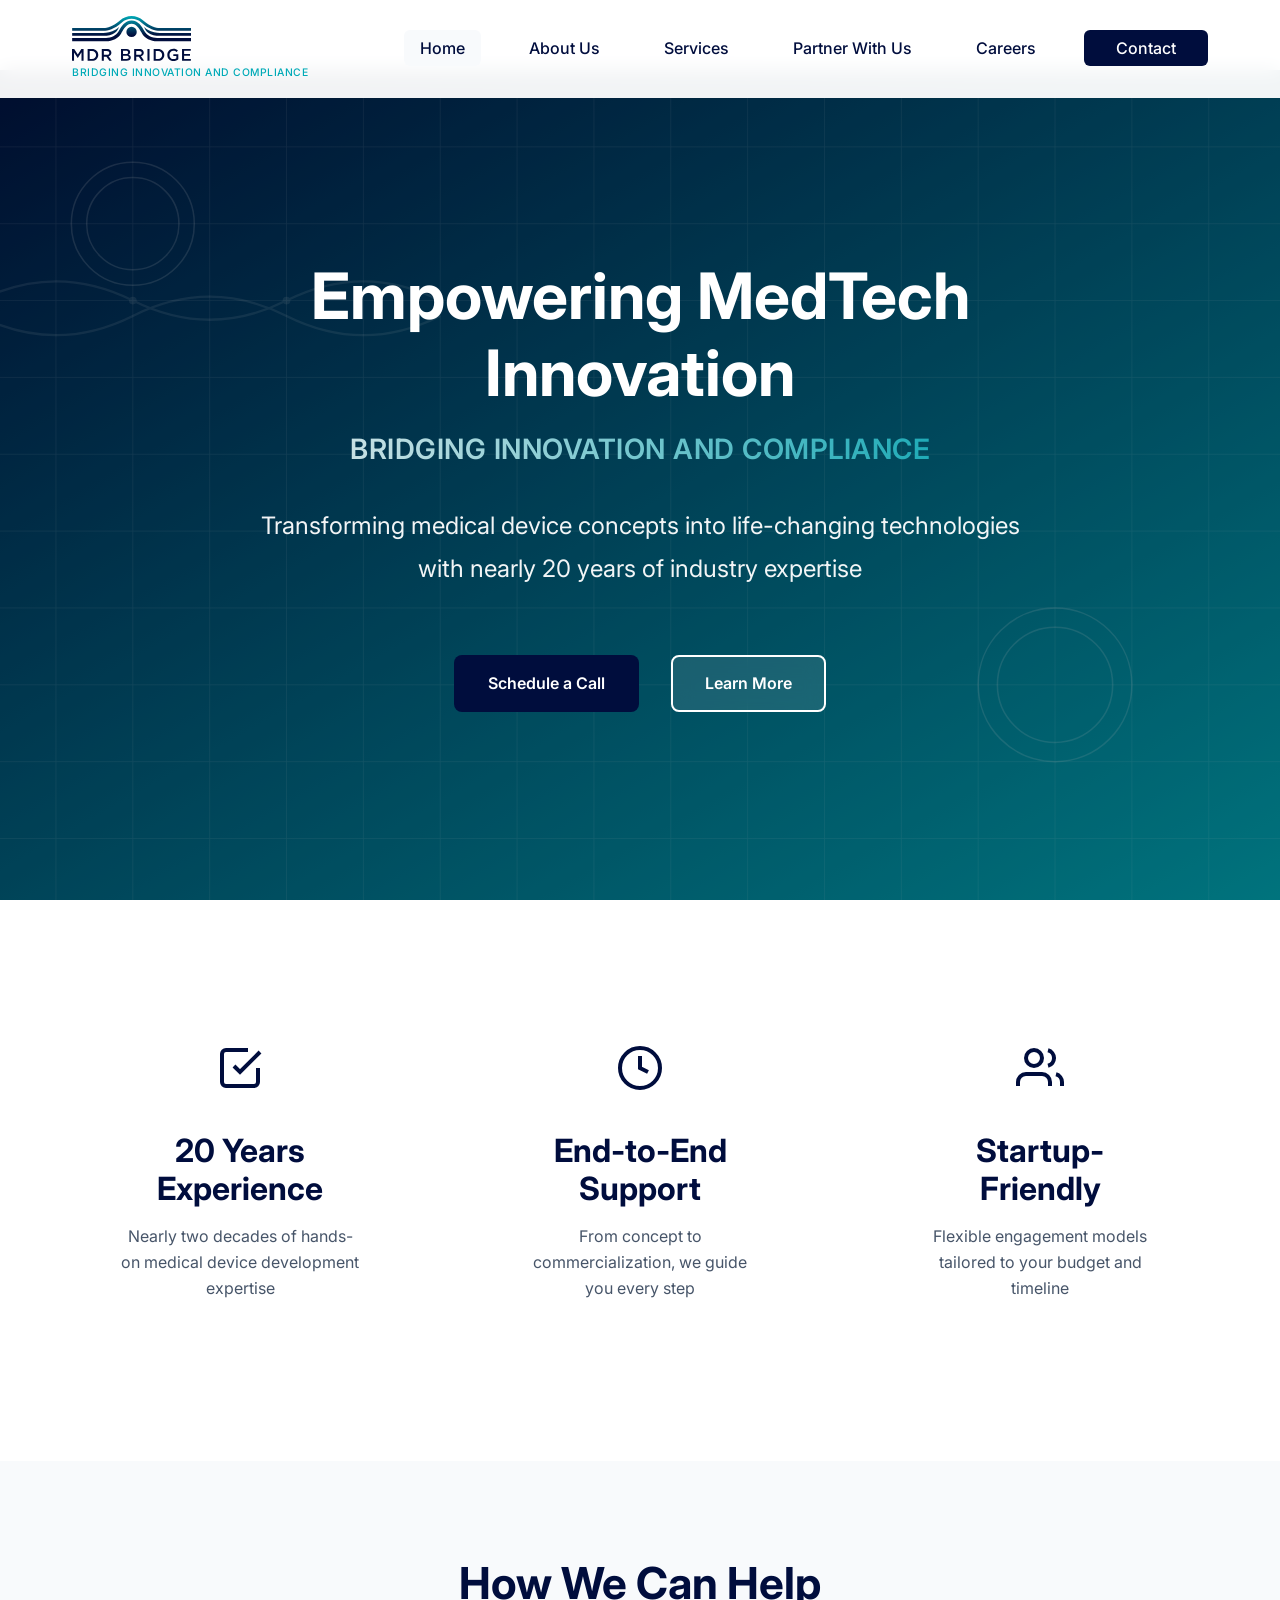
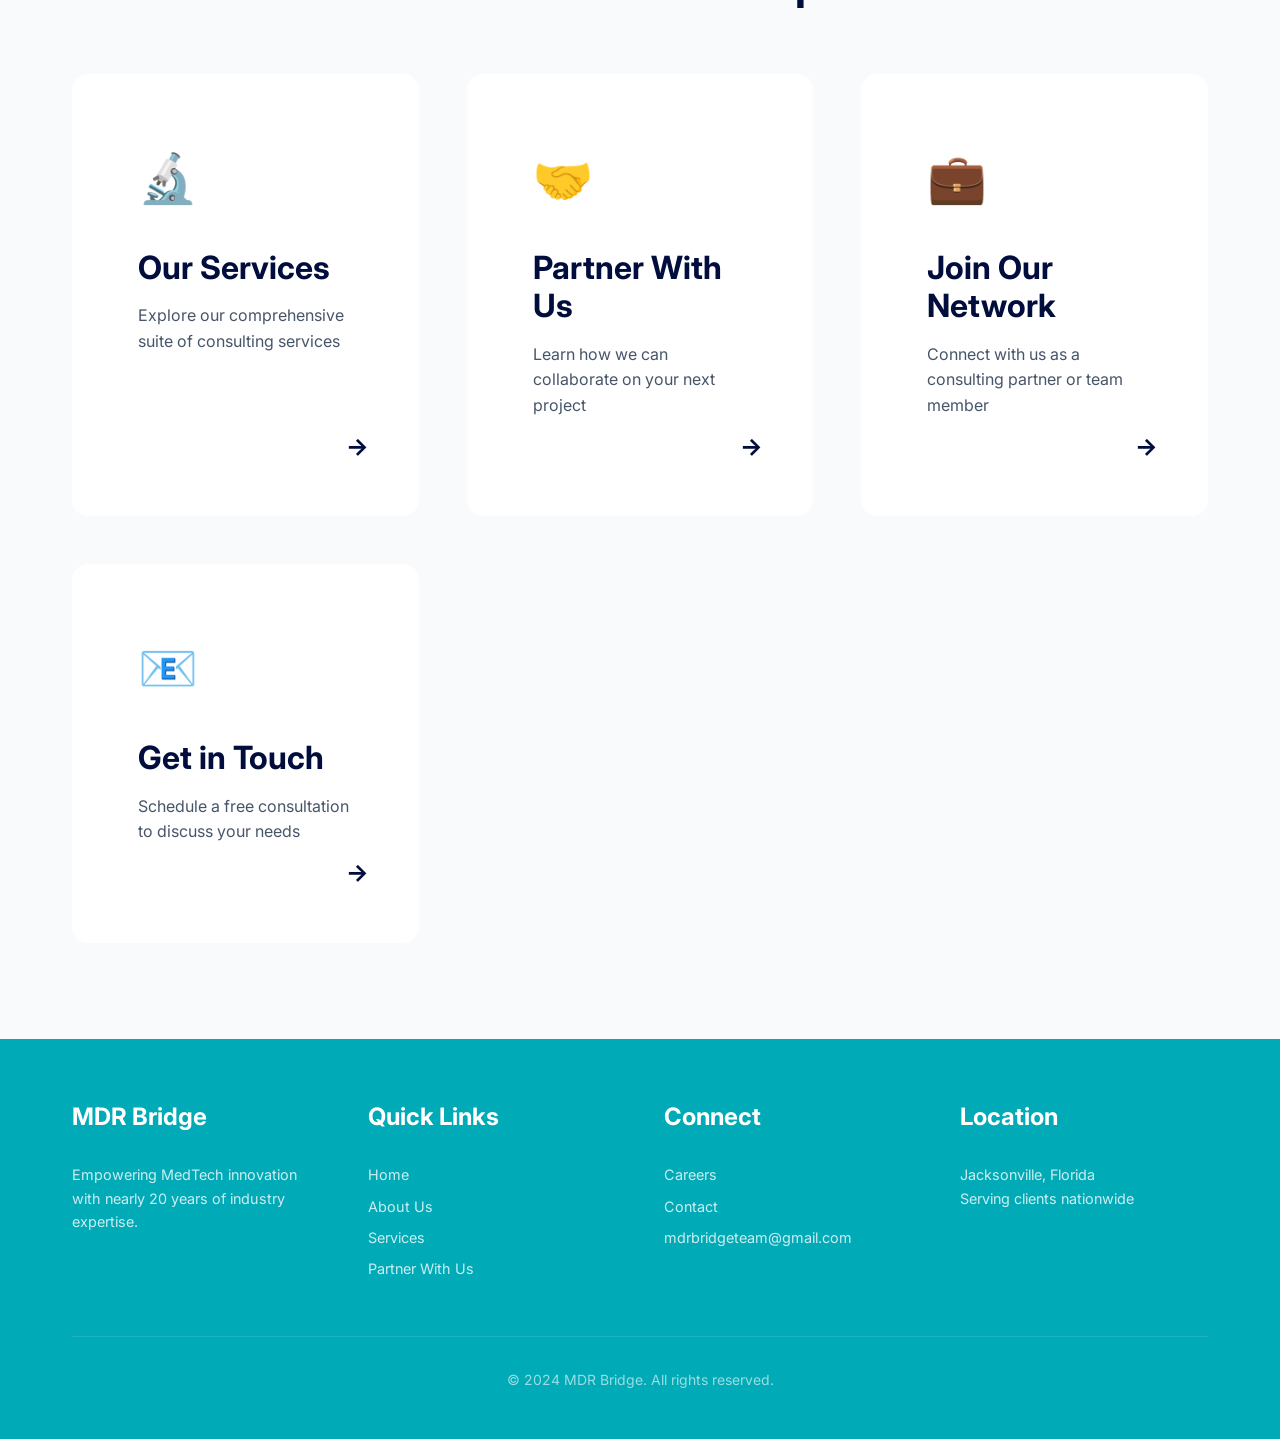
==== index.html @ e12f3968 "Add tagline below logo in navigation Added 'Bridging Innovation and Compliance' tagline below the lo" ====
<!DOCTYPE html>
<html lang="en">
<head>
    <meta charset="UTF-8">
    <meta name="viewport" content="width=device-width, initial-scale=1.0">
    <meta name="description" content="MDR Bridge - Medical Device Consulting | Product Development, Quality Systems, and Regulatory Compliance">
    <title>MDR Bridge | Medical Device Consulting</title>
    <link rel="stylesheet" href="styles.css">
    <link rel="preconnect" href="https://fonts.googleapis.com">
    <link rel="preconnect" href="https://fonts.gstatic.com" crossorigin>
    <link href="https://fonts.googleapis.com/css2?family=Inter:wght@300;400;500;600;700&display=swap" rel="stylesheet">
    <!-- Calendly Widget -->
    <link href="https://assets.calendly.com/assets/external/widget.css" rel="stylesheet">
    <script src="https://assets.calendly.com/assets/external/widget.js" type="text/javascript" async></script>
</head>
<body>
    <!-- Navigation -->
    <nav class="navbar">
        <div class="container">
            <div class="nav-wrapper">
                <div class="logo">
                    <a href="index.html">
                        <img src="logo.svg" alt="MDR Bridge Logo">
                        <span class="logo-tagline">Bridging Innovation and Compliance</span>
                    </a>
                </div>
                <button class="mobile-menu-toggle" aria-label="Toggle menu">
                    <span></span>
                    <span></span>
                    <span></span>
                </button>
                <ul class="nav-menu">
                    <li><a href="index.html" class="active">Home</a></li>
                    <li><a href="about.html">About Us</a></li>
                    <li><a href="services.html">Services</a></li>
                    <li><a href="partner.html">Partner With Us</a></li>
                    <li><a href="careers.html">Careers</a></li>
                    <li><a href="contact.html" class="btn-nav">Contact</a></li>
                </ul>
            </div>
        </div>
    </nav>

    <!-- Hero Section -->
    <section class="hero-home">
        <div class="hero-background">
            <!-- Background image will be added via CSS -->
        </div>
        <div class="hero-overlay"></div>
        <div class="container">
            <div class="hero-content-home">
                <h1>Empowering MedTech Innovation</h1>
                <p class="tagline">Bridging Innovation and Compliance</p>
                <p class="hero-subtitle">Transforming medical device concepts into life-changing technologies with nearly 20 years of industry expertise</p>
                <div class="hero-cta">
                    <a href="" class="btn btn-primary calendly-link" onclick="Calendly.initPopupWidget({url: 'https://calendly.com/mdrbridgeteam'});return false;">Schedule a Call</a>
                    <a href="about.html" class="btn btn-secondary">Learn More</a>
                </div>
            </div>
        </div>
    </section>

    <!-- Value Proposition Section -->
    <section class="value-prop">
        <div class="container">
            <div class="value-grid">
                <div class="value-item">
                    <div class="value-icon">
                        <svg width="48" height="48" viewBox="0 0 24 24" fill="none" stroke="currentColor" stroke-width="2">
                            <path d="M9 11l3 3L22 4"></path>
                            <path d="M21 12v7a2 2 0 0 1-2 2H5a2 2 0 0 1-2-2V5a2 2 0 0 1 2-2h11"></path>
                        </svg>
                    </div>
                    <h3>20 Years Experience</h3>
                    <p>Nearly two decades of hands-on medical device development expertise</p>
                </div>
                <div class="value-item">
                    <div class="value-icon">
                        <svg width="48" height="48" viewBox="0 0 24 24" fill="none" stroke="currentColor" stroke-width="2">
                            <circle cx="12" cy="12" r="10"></circle>
                            <path d="M12 6v6l4 2"></path>
                        </svg>
                    </div>
                    <h3>End-to-End Support</h3>
                    <p>From concept to commercialization, we guide you every step</p>
                </div>
                <div class="value-item">
                    <div class="value-icon">
                        <svg width="48" height="48" viewBox="0 0 24 24" fill="none" stroke="currentColor" stroke-width="2">
                            <path d="M17 21v-2a4 4 0 0 0-4-4H5a4 4 0 0 0-4 4v2"></path>
                            <circle cx="9" cy="7" r="4"></circle>
                            <path d="M23 21v-2a4 4 0 0 0-3-3.87"></path>
                            <path d="M16 3.13a4 4 0 0 1 0 7.75"></path>
                        </svg>
                    </div>
                    <h3>Startup-Friendly</h3>
                    <p>Flexible engagement models tailored to your budget and timeline</p>
                </div>
            </div>
        </div>
    </section>

    <!-- Quick Links Section -->
    <section class="quick-links">
        <div class="container">
            <h2>How We Can Help</h2>
            <div class="links-grid">
                <a href="services.html" class="link-card">
                    <div class="link-icon">🔬</div>
                    <h3>Our Services</h3>
                    <p>Explore our comprehensive suite of consulting services</p>
                    <span class="link-arrow">→</span>
                </a>
                <a href="partner.html" class="link-card">
                    <div class="link-icon">🤝</div>
                    <h3>Partner With Us</h3>
                    <p>Learn how we can collaborate on your next project</p>
                    <span class="link-arrow">→</span>
                </a>
                <a href="careers.html" class="link-card">
                    <div class="link-icon">💼</div>
                    <h3>Join Our Network</h3>
                    <p>Connect with us as a consulting partner or team member</p>
                    <span class="link-arrow">→</span>
                </a>
                <a href="contact.html" class="link-card">
                    <div class="link-icon">📧</div>
                    <h3>Get in Touch</h3>
                    <p>Schedule a free consultation to discuss your needs</p>
                    <span class="link-arrow">→</span>
                </a>
            </div>
        </div>
    </section>

    <!-- Footer -->
    <footer class="footer">
        <div class="container">
            <div class="footer-content">
                <div class="footer-section">
                    <h4>MDR Bridge</h4>
                    <p>Empowering MedTech innovation with nearly 20 years of industry expertise.</p>
                </div>
                <div class="footer-section">
                    <h4>Quick Links</h4>
                    <ul>
                        <li><a href="index.html">Home</a></li>
                        <li><a href="about.html">About Us</a></li>
                        <li><a href="services.html">Services</a></li>
                        <li><a href="partner.html">Partner With Us</a></li>
                    </ul>
                </div>
                <div class="footer-section">
                    <h4>Connect</h4>
                    <ul>
                        <li><a href="careers.html">Careers</a></li>
                        <li><a href="contact.html">Contact</a></li>
                        <li><a href="mailto:mdrbridgeteam@gmail.com">mdrbridgeteam@gmail.com</a></li>
                    </ul>
                </div>
                <div class="footer-section">
                    <h4>Location</h4>
                    <p>Jacksonville, Florida<br>Serving clients nationwide</p>
                </div>
            </div>
            <div class="footer-bottom">
                <p>&copy; 2024 MDR Bridge. All rights reserved.</p>
            </div>
        </div>
    </footer>

    <script src="script.js"></script>
</body>
</html>
---- styles.css ----
/* ========================================
   CSS Reset & Base Styles
   ======================================== */
* {
    margin: 0;
    padding: 0;
    box-sizing: border-box;
}

:root {
    /* Color Palette - MDR Bridge Brand Colors */
    --primary-color: #000d3d;
    --primary-dark: #000922;
    --primary-light: #001a5c;
    --secondary-color: #00aab7;
    --secondary-light: #00c4d4;
    --accent-color: #00aab7;
    --text-primary: #000d3d;
    --text-secondary: #475569;
    --text-light: #64748b;
    --bg-white: #ffffff;
    --bg-gray-light: #f8fafc;
    --bg-gray: #f1f5f9;
    --border-color: #e2e8f0;
    --success-color: #00aab7;

    /* Typography */
    --font-primary: 'Inter', -apple-system, BlinkMacSystemFont, 'Segoe UI', sans-serif;

    /* Spacing */
    --spacing-xs: 0.5rem;
    --spacing-sm: 1rem;
    --spacing-md: 2rem;
    --spacing-lg: 3rem;
    --spacing-xl: 4rem;
    --spacing-xxl: 6rem;

    /* Border Radius */
    --radius-sm: 0.375rem;
    --radius-md: 0.5rem;
    --radius-lg: 1rem;

    /* Shadows */
    --shadow-sm: 0 1px 2px 0 rgba(0, 0, 0, 0.05);
    --shadow-md: 0 4px 6px -1px rgba(0, 0, 0, 0.1);
    --shadow-lg: 0 10px 15px -3px rgba(0, 0, 0, 0.1);
    --shadow-xl: 0 20px 25px -5px rgba(0, 0, 0, 0.1);

    /* Transitions */
    --transition: all 0.3s ease;
}

html {
    scroll-behavior: smooth;
}

body {
    font-family: var(--font-primary);
    color: var(--text-primary);
    line-height: 1.6;
    font-size: 16px;
    background-color: var(--bg-white);
    overflow-x: hidden;
}

.container {
    max-width: 1200px;
    margin: 0 auto;
    padding: 0 var(--spacing-md);
}

/* ========================================
   Typography
   ======================================== */
h1, h2, h3, h4, h5, h6 {
    font-weight: 700;
    line-height: 1.2;
    color: var(--text-primary);
    margin-bottom: var(--spacing-sm);
}

h1 {
    font-size: clamp(2.5rem, 5vw, 3.5rem);
}

h2 {
    font-size: clamp(2rem, 4vw, 2.75rem);
}

h3 {
    font-size: clamp(1.5rem, 3vw, 2rem);
}

h4 {
    font-size: clamp(1.25rem, 2.5vw, 1.5rem);
}

p {
    margin-bottom: var(--spacing-sm);
    color: var(--text-secondary);
}

a {
    color: var(--primary-color);
    text-decoration: none;
    transition: var(--transition);
}

a:hover {
    color: var(--primary-dark);
}

/* ========================================
   Navigation
   ======================================== */
.navbar {
    position: fixed;
    top: 0;
    left: 0;
    right: 0;
    background-color: rgba(255, 255, 255, 0.95);
    backdrop-filter: blur(10px);
    box-shadow: var(--shadow-sm);
    z-index: 1000;
    transition: var(--transition);
}

.navbar.scrolled {
    box-shadow: var(--shadow-md);
}

.nav-wrapper {
    display: flex;
    justify-content: space-between;
    align-items: center;
    padding: var(--spacing-sm) 0;
}

.logo a {
    font-size: 1.5rem;
    font-weight: 700;
    color: var(--primary-color);
    text-decoration: none;
    display: flex;
    flex-direction: column;
    align-items: flex-start;
    gap: 0.25rem;
}

.logo img {
    height: 45px;
    width: auto;
    display: block;
}

.logo-tagline {
    font-size: 0.65rem;
    font-weight: 500;
    color: var(--secondary-color);
    text-transform: uppercase;
    letter-spacing: 0.5px;
}

.nav-menu {
    display: flex;
    list-style: none;
    gap: var(--spacing-md);
    align-items: center;
}

.nav-menu a {
    color: var(--text-primary);
    font-weight: 500;
    padding: var(--spacing-xs) var(--spacing-sm);
    border-radius: var(--radius-sm);
    transition: var(--transition);
}

.nav-menu a:hover {
    color: var(--primary-color);
    background-color: var(--bg-gray-light);
}

.nav-menu a.active {
    color: var(--primary-color);
    background-color: var(--bg-gray-light);
}

.nav-menu .btn-nav {
    background-color: var(--primary-color);
    color: white;
    padding: var(--spacing-xs) var(--spacing-md);
}

.nav-menu .btn-nav:hover {
    background-color: var(--primary-dark);
    color: white;
}

.mobile-menu-toggle {
    display: none;
    flex-direction: column;
    gap: 0.25rem;
    background: none;
    border: none;
    cursor: pointer;
    padding: var(--spacing-xs);
}

.mobile-menu-toggle span {
    width: 25px;
    height: 3px;
    background-color: var(--text-primary);
    border-radius: 2px;
    transition: var(--transition);
}

/* ========================================
   Buttons
   ======================================== */
.btn {
    display: inline-block;
    padding: 0.875rem 2rem;
    border-radius: var(--radius-md);
    font-weight: 600;
    text-align: center;
    cursor: pointer;
    border: 2px solid transparent;
    transition: var(--transition);
    font-size: 1rem;
}

.btn-primary {
    background-color: var(--primary-color);
    color: white;
}

.btn-primary:hover {
    background-color: var(--primary-dark);
    transform: translateY(-2px);
    box-shadow: var(--shadow-md);
    color: white;
}

.btn-secondary {
    background-color: transparent;
    color: var(--primary-color);
    border: 2px solid var(--primary-color);
}

.btn-secondary:hover {
    background-color: var(--primary-color);
    color: white;
}

/* ========================================
   Page Header (for separate pages)
   ======================================== */
.page-header {
    margin-top: 70px;
    background: linear-gradient(135deg, #000d3d 0%, #00aab7 100%);
    color: white;
    padding: var(--spacing-xl) 0;
    text-align: center;
    position: relative;
    overflow: hidden;
}

.page-header::before {
    content: '';
    position: absolute;
    top: 0;
    left: 0;
    right: 0;
    bottom: 0;
    background: url('data:image/svg+xml,<svg width="100" height="100" xmlns="http://www.w3.org/2000/svg"><circle cx="50" cy="50" r="2" fill="rgba(255,255,255,0.1)"/></svg>');
    opacity: 0.3;
}

.page-header .container {
    position: relative;
    z-index: 1;
}

.page-header h1 {
    color: white;
    margin-bottom: var(--spacing-sm);
}

.page-header p {
    font-size: 1.125rem;
    color: rgba(255, 255, 255, 0.9);
    margin-bottom: 0;
}

/* ========================================
   Hero Section - Home Page
   ======================================== */
.hero-home {
    margin-top: 70px;
    min-height: calc(100vh - 70px);
    display: flex;
    align-items: center;
    position: relative;
    overflow: hidden;
}

.hero-background {
    position: absolute;
    top: 0;
    left: 0;
    right: 0;
    bottom: 0;
    background: linear-gradient(135deg, #000d3d 0%, #00aab7 100%);
    background-image: url('hero-bg.svg');
    background-size: cover;
    background-position: center;
}

.hero-overlay {
    position: absolute;
    top: 0;
    left: 0;
    right: 0;
    bottom: 0;
    background: rgba(0, 0, 0, 0.3);
}

.hero-home .container {
    position: relative;
    z-index: 1;
}

.hero-content-home {
    max-width: 800px;
    margin: 0 auto;
    text-align: center;
    color: white;
}

.hero-content-home h1 {
    color: white;
    margin-bottom: var(--spacing-sm);
    font-size: clamp(2.5rem, 6vw, 4rem);
}

.hero-content-home .tagline {
    font-size: clamp(1.25rem, 2.5vw, 1.75rem);
    color: rgba(255, 255, 255, 1);
    font-weight: 600;
    letter-spacing: 0.5px;
    margin-bottom: var(--spacing-md);
    text-transform: uppercase;
    background: linear-gradient(90deg, rgba(255,255,255,0.9), rgba(0,170,183,0.9));
    -webkit-background-clip: text;
    -webkit-text-fill-color: transparent;
    background-clip: text;
}

.hero-content-home .hero-subtitle {
    font-size: clamp(1.125rem, 2vw, 1.5rem);
    color: rgba(255, 255, 255, 0.95);
    margin-bottom: var(--spacing-xl);
    line-height: 1.8;
}

.hero-cta {
    display: flex;
    gap: var(--spacing-md);
    justify-content: center;
    flex-wrap: wrap;
}

.hero-cta .btn-secondary {
    background-color: rgba(255, 255, 255, 0.1);
    color: white;
    border-color: white;
    backdrop-filter: blur(10px);
}

.hero-cta .btn-secondary:hover {
    background-color: white;
    color: var(--primary-color);
}

/* ========================================
   Hero Section - Other Pages
   ======================================== */
.hero {
    margin-top: 70px;
    background: linear-gradient(135deg, #000d3d 0%, #00aab7 100%);
    color: white;
    padding: var(--spacing-xxl) 0;
    text-align: center;
    position: relative;
    overflow: hidden;
}

.hero::before {
    content: '';
    position: absolute;
    top: 0;
    left: 0;
    right: 0;
    bottom: 0;
    background: url('data:image/svg+xml,<svg width="100" height="100" xmlns="http://www.w3.org/2000/svg"><circle cx="50" cy="50" r="2" fill="rgba(255,255,255,0.1)"/></svg>');
    opacity: 0.3;
}

.hero-content {
    position: relative;
    z-index: 1;
    max-width: 800px;
    margin: 0 auto;
}

.hero h1 {
    color: white;
    margin-bottom: var(--spacing-md);
}

.hero-subtitle {
    font-size: 1.25rem;
    color: rgba(255, 255, 255, 0.9);
    margin-bottom: var(--spacing-lg);
    line-height: 1.8;
}

.hero-cta {
    display: flex;
    gap: var(--spacing-md);
    justify-content: center;
    flex-wrap: wrap;
}

.hero-cta .btn-secondary {
    background-color: rgba(255, 255, 255, 0.1);
    color: white;
    border-color: white;
    backdrop-filter: blur(10px);
}

.hero-cta .btn-secondary:hover {
    background-color: white;
    color: var(--primary-color);
}

/* ========================================
   Section Titles
   ======================================== */
.section-title {
    text-align: center;
    margin-bottom: var(--spacing-md);
    position: relative;
    padding-bottom: var(--spacing-sm);
}

.section-title::after {
    content: '';
    position: absolute;
    bottom: 0;
    left: 50%;
    transform: translateX(-50%);
    width: 80px;
    height: 4px;
    background: linear-gradient(90deg, #000d3d, #00aab7);
    border-radius: 2px;
}

.section-subtitle {
    text-align: center;
    font-size: 1.125rem;
    color: var(--text-secondary);
    max-width: 700px;
    margin: 0 auto var(--spacing-lg);
}

/* ========================================
   About Section
   ======================================== */
.about {
    padding: var(--spacing-xxl) 0;
    background-color: var(--bg-white);
}

.about-grid {
    display: grid;
    grid-template-columns: repeat(auto-fit, minmax(300px, 1fr));
    gap: var(--spacing-lg);
    margin-bottom: var(--spacing-xl);
}

.about-card {
    background-color: var(--bg-gray-light);
    padding: var(--spacing-lg);
    border-radius: var(--radius-lg);
    box-shadow: var(--shadow-sm);
    transition: var(--transition);
}

.about-card:hover {
    transform: translateY(-5px);
    box-shadow: var(--shadow-lg);
}

.about-card h3 {
    color: var(--primary-color);
    margin-bottom: var(--spacing-md);
}

.about-offerings {
    margin-bottom: var(--spacing-xl);
}

.about-offerings h3 {
    text-align: center;
    margin-bottom: var(--spacing-lg);
    font-size: 2rem;
}

.offerings-grid {
    display: grid;
    grid-template-columns: repeat(2, 1fr);
    gap: var(--spacing-md);
    margin-bottom: var(--spacing-xl);
}

.offering-item {
    background-color: white;
    padding: var(--spacing-lg);
    border-radius: var(--radius-lg);
    border: 2px solid var(--border-color);
    text-align: center;
    transition: var(--transition);
}

.offering-item:hover {
    border-color: var(--primary-color);
    box-shadow: var(--shadow-md);
}

.offering-item .icon {
    font-size: 3rem;
    margin-bottom: var(--spacing-sm);
}

.offering-item h4 {
    color: var(--primary-color);
    margin-bottom: var(--spacing-sm);
}

.about-philosophy, .about-location {
    max-width: 800px;
    margin: var(--spacing-xl) auto;
    text-align: center;
}

.about-philosophy h3, .about-location h3 {
    margin-bottom: var(--spacing-md);
}

/* CTA Section */
.cta-section {
    text-align: center;
    max-width: 700px;
    margin: var(--spacing-xl) auto;
    padding: var(--spacing-xl);
    background-color: var(--bg-gray-light);
    border-radius: var(--radius-lg);
}

.cta-section h3 {
    margin-bottom: var(--spacing-md);
}

.cta-section p {
    margin-bottom: var(--spacing-lg);
}

/* ========================================
   Services Section
   ======================================== */
.services {
    padding: var(--spacing-xxl) 0;
    background-color: var(--bg-gray-light);
}

.services-grid {
    display: grid;
    grid-template-columns: repeat(auto-fit, minmax(350px, 1fr));
    gap: var(--spacing-lg);
    margin-top: var(--spacing-xl);
}

.service-card {
    background-color: white;
    padding: var(--spacing-lg);
    border-radius: var(--radius-lg);
    box-shadow: var(--shadow-sm);
    transition: var(--transition);
    position: relative;
}

.service-card:hover {
    transform: translateY(-5px);
    box-shadow: var(--shadow-xl);
}

.service-number {
    position: absolute;
    top: -15px;
    right: var(--spacing-md);
    background: linear-gradient(135deg, #000d3d, #00aab7);
    color: white;
    width: 50px;
    height: 50px;
    border-radius: 50%;
    display: flex;
    align-items: center;
    justify-content: center;
    font-weight: 700;
    font-size: 1.25rem;
    box-shadow: var(--shadow-md);
}

.service-card h3 {
    color: var(--primary-color);
    margin-bottom: var(--spacing-md);
    padding-right: 60px;
}

.service-intro {
    font-style: italic;
    color: var(--text-secondary);
    margin-bottom: var(--spacing-sm);
}

.service-card ul {
    list-style: none;
    padding-left: 0;
}

.service-card li {
    padding: var(--spacing-xs) 0;
    padding-left: 1.5rem;
    position: relative;
    color: var(--text-secondary);
}

.service-card li::before {
    content: '✓';
    position: absolute;
    left: 0;
    color: var(--success-color);
    font-weight: 700;
}

/* ========================================
   Partner Section
   ======================================== */
.partner {
    padding: var(--spacing-xxl) 0;
    background-color: var(--bg-white);
}

.partner-intro {
    max-width: 800px;
    margin: 0 auto var(--spacing-xl);
    text-align: center;
}

.partner-services {
    display: grid;
    grid-template-columns: repeat(auto-fit, minmax(350px, 1fr));
    gap: var(--spacing-lg);
    margin-bottom: var(--spacing-xl);
}

.partner-service {
    background-color: var(--bg-gray-light);
    padding: var(--spacing-lg);
    border-radius: var(--radius-lg);
    transition: var(--transition);
}

.partner-service:hover {
    box-shadow: var(--shadow-lg);
}

.partner-icon {
    font-size: 3rem;
    margin-bottom: var(--spacing-sm);
}

.partner-service h3 {
    color: var(--primary-color);
    margin-bottom: var(--spacing-md);
}

.partner-service ul {
    list-style: none;
    padding-left: 0;
}

.partner-service li {
    padding: var(--spacing-xs) 0;
    padding-left: 1.5rem;
    position: relative;
    color: var(--text-secondary);
}

.partner-service li::before {
    content: '→';
    position: absolute;
    left: 0;
    color: var(--primary-color);
    font-weight: 700;
}

.partner-benefits {
    background-color: var(--bg-gray-light);
    padding: var(--spacing-xl);
    border-radius: var(--radius-lg);
    margin-bottom: var(--spacing-xl);
}

.partner-benefits h3 {
    text-align: center;
    margin-bottom: var(--spacing-lg);
    font-size: 2rem;
}

.benefits-grid {
    display: grid;
    grid-template-columns: repeat(auto-fit, minmax(300px, 1fr));
    gap: var(--spacing-md);
}

.benefit-item {
    display: flex;
    gap: var(--spacing-sm);
    align-items: flex-start;
    background-color: white;
    padding: var(--spacing-md);
    border-radius: var(--radius-md);
}

.benefit-item .check {
    color: var(--success-color);
    font-size: 1.5rem;
    font-weight: 700;
    flex-shrink: 0;
}

.benefit-item strong {
    color: var(--primary-color);
}

.partner-cta {
    text-align: center;
    max-width: 700px;
    margin: 0 auto;
}

.partner-cta h3 {
    margin-bottom: var(--spacing-md);
}

.partner-cta p {
    margin-bottom: var(--spacing-lg);
}

/* ========================================
   Careers Section
   ======================================== */
.careers {
    padding: var(--spacing-xxl) 0;
    background-color: var(--bg-gray-light);
}

.careers-intro {
    max-width: 800px;
    margin: 0 auto var(--spacing-xl);
    text-align: center;
}

.careers-content {
    display: grid;
    grid-template-columns: repeat(auto-fit, minmax(350px, 1fr));
    gap: var(--spacing-lg);
    margin-bottom: var(--spacing-xl);
}

.careers-roles, .careers-benefits {
    background-color: white;
    padding: var(--spacing-lg);
    border-radius: var(--radius-lg);
    box-shadow: var(--shadow-sm);
}

.careers-roles h3, .careers-benefits h3 {
    color: var(--primary-color);
    margin-bottom: var(--spacing-md);
}

.roles-list {
    list-style: none;
    padding-left: 0;
}

.roles-list li {
    padding: var(--spacing-xs) 0;
    padding-left: 1.5rem;
    position: relative;
    color: var(--text-secondary);
}

.roles-list li::before {
    content: '•';
    position: absolute;
    left: 0;
    color: var(--primary-color);
    font-weight: 700;
    font-size: 1.5rem;
}

.benefits-list {
    display: flex;
    flex-direction: column;
    gap: var(--spacing-md);
}

.benefit {
    padding: var(--spacing-md);
    background-color: var(--bg-gray-light);
    border-radius: var(--radius-md);
    border-left: 4px solid var(--primary-color);
}

.benefit strong {
    color: var(--primary-color);
    display: block;
    margin-bottom: var(--spacing-xs);
}

.careers-form-section {
    background-color: white;
    padding: var(--spacing-xl);
    border-radius: var(--radius-lg);
    box-shadow: var(--shadow-md);
    margin-bottom: var(--spacing-xl);
}

.careers-form-section h3 {
    text-align: center;
    margin-bottom: var(--spacing-sm);
}

.careers-form-section > p {
    text-align: center;
    margin-bottom: var(--spacing-lg);
}

.careers-contact {
    text-align: center;
    max-width: 700px;
    margin: 0 auto;
}

.careers-contact h3 {
    margin-bottom: var(--spacing-md);
}

.careers-contact p {
    margin-bottom: var(--spacing-sm);
}

.careers-contact a {
    font-weight: 600;
}

/* ========================================
   Contact Section
   ======================================== */
.contact {
    padding: var(--spacing-xxl) 0;
    background-color: var(--bg-white);
}

.contact-intro {
    max-width: 800px;
    margin: 0 auto var(--spacing-xl);
    text-align: center;
}

.contact-grid {
    display: grid;
    grid-template-columns: repeat(auto-fit, minmax(350px, 1fr));
    gap: var(--spacing-xl);
}

.contact-info h3 {
    margin-bottom: var(--spacing-lg);
    color: var(--primary-color);
}

.contact-item {
    display: flex;
    gap: var(--spacing-md);
    margin-bottom: var(--spacing-lg);
    align-items: flex-start;
}

.contact-icon {
    font-size: 2rem;
    flex-shrink: 0;
}

.contact-item strong {
    display: block;
    color: var(--text-primary);
    margin-bottom: var(--spacing-xs);
}

.contact-item p {
    margin-bottom: var(--spacing-xs);
}

.contact-note {
    font-size: 0.9rem;
    color: var(--text-light);
}

.consultation-cta {
    background-color: var(--bg-gray-light);
    padding: var(--spacing-lg);
    border-radius: var(--radius-lg);
    margin-top: var(--spacing-lg);
}

.consultation-cta h4 {
    color: var(--primary-color);
    margin-bottom: var(--spacing-sm);
}

.consultation-cta p {
    margin-bottom: var(--spacing-md);
}

.contact-form-wrapper {
    background-color: var(--bg-gray-light);
    padding: var(--spacing-xl);
    border-radius: var(--radius-lg);
}

.contact-form-wrapper h3 {
    color: var(--primary-color);
    margin-bottom: var(--spacing-sm);
}

.contact-form-wrapper > p {
    margin-bottom: var(--spacing-lg);
}

/* ========================================
   Forms
   ======================================== */
.form {
    display: flex;
    flex-direction: column;
    gap: var(--spacing-md);
}

.form-row {
    display: grid;
    grid-template-columns: repeat(auto-fit, minmax(250px, 1fr));
    gap: var(--spacing-md);
}

.form-group {
    display: flex;
    flex-direction: column;
    gap: var(--spacing-xs);
}

.form-group label {
    font-weight: 600;
    color: var(--text-primary);
    font-size: 0.9rem;
}

.form-group input,
.form-group select,
.form-group textarea {
    padding: 0.75rem;
    border: 2px solid var(--border-color);
    border-radius: var(--radius-sm);
    font-family: var(--font-primary);
    font-size: 1rem;
    transition: var(--transition);
}

.form-group input:focus,
.form-group select:focus,
.form-group textarea:focus {
    outline: none;
    border-color: var(--primary-color);
    box-shadow: 0 0 0 3px rgba(37, 99, 235, 0.1);
}

.checkbox-group,
.radio-group {
    display: flex;
    flex-wrap: wrap;
    gap: var(--spacing-md);
    padding-top: var(--spacing-xs);
}

.checkbox-group label,
.radio-group label {
    display: flex;
    align-items: center;
    gap: var(--spacing-xs);
    font-weight: 400;
    cursor: pointer;
}

.checkbox-group input[type="checkbox"],
.radio-group input[type="radio"] {
    width: 18px;
    height: 18px;
    cursor: pointer;
}

.form-note {
    font-size: 0.875rem;
    color: var(--text-light);
    font-style: italic;
}

.form button[type="submit"] {
    margin-top: var(--spacing-sm);
    border: none;
}

/* ========================================
   Footer
   ======================================== */
.footer {
    background-color: var(--secondary-color);
    color: white;
    padding: var(--spacing-xl) 0 var(--spacing-md);
}

.footer-content {
    display: grid;
    grid-template-columns: repeat(auto-fit, minmax(200px, 1fr));
    gap: var(--spacing-lg);
    margin-bottom: var(--spacing-lg);
}

.footer-section h4 {
    color: white;
    margin-bottom: var(--spacing-md);
}

.footer-section p,
.footer-section li {
    color: rgba(255, 255, 255, 0.8);
    font-size: 0.9rem;
}

.footer-section ul {
    list-style: none;
}

.footer-section li {
    margin-bottom: var(--spacing-xs);
}

.footer-section a {
    color: rgba(255, 255, 255, 0.8);
}

.footer-section a:hover {
    color: white;
}

.footer-bottom {
    border-top: 1px solid rgba(255, 255, 255, 0.1);
    padding-top: var(--spacing-md);
    text-align: center;
}

.footer-bottom p {
    color: rgba(255, 255, 255, 0.6);
    font-size: 0.875rem;
}

/* ========================================
   Responsive Design
   ======================================== */
@media (max-width: 768px) {
    .nav-menu {
        position: fixed;
        top: 70px;
        left: -100%;
        flex-direction: column;
        background-color: white;
        width: 100%;
        padding: var(--spacing-md);
        box-shadow: var(--shadow-lg);
        transition: var(--transition);
        align-items: flex-start;
        max-height: calc(100vh - 70px);
        overflow-y: auto;
    }

    .nav-menu.active {
        left: 0;
    }

    .mobile-menu-toggle {
        display: flex;
    }

    .mobile-menu-toggle.active span:nth-child(1) {
        transform: rotate(45deg) translate(6px, 6px);
    }

    .mobile-menu-toggle.active span:nth-child(2) {
        opacity: 0;
    }

    .mobile-menu-toggle.active span:nth-child(3) {
        transform: rotate(-45deg) translate(6px, -6px);
    }

    .hero-cta {
        flex-direction: column;
    }

    .hero-cta .btn {
        width: 100%;
    }

    .services-grid,
    .partner-services,
    .contact-grid {
        grid-template-columns: 1fr;
    }

    .about-grid,
    .offerings-grid {
        grid-template-columns: 1fr;
    }

    .careers-content {
        grid-template-columns: 1fr;
    }

    .form-row {
        grid-template-columns: 1fr;
    }
}

@media (max-width: 480px) {
    :root {
        --spacing-xxl: 3rem;
        --spacing-xl: 2rem;
    }

    .container {
        padding: 0 var(--spacing-sm);
    }

    .checkbox-group,
    .radio-group {
        flex-direction: column;
        gap: var(--spacing-sm);
    }

    .benefits-grid {
        grid-template-columns: 1fr;
    }
}

/* ========================================
   Accessibility
   ======================================== */
@media (prefers-reduced-motion: reduce) {
    *,
    *::before,
    *::after {
        animation-duration: 0.01ms !important;
        animation-iteration-count: 1 !important;
        transition-duration: 0.01ms !important;
    }

    html {
        scroll-behavior: auto;
    }
}

/* Focus styles for keyboard navigation */
a:focus,
button:focus,
input:focus,
select:focus,
textarea:focus {
    outline: 2px solid var(--primary-color);
    outline-offset: 2px;
}

/* ========================================
   Utility Classes
   ======================================== */
.text-center {
    text-align: center;
}

.mt-1 { margin-top: var(--spacing-sm); }
.mt-2 { margin-top: var(--spacing-md); }
.mt-3 { margin-top: var(--spacing-lg); }

.mb-1 { margin-bottom: var(--spacing-sm); }
.mb-2 { margin-bottom: var(--spacing-md); }
.mb-3 { margin-bottom: var(--spacing-lg); }

/* ========================================
   Value Proposition Section
   ======================================== */
.value-prop {
    padding: var(--spacing-xxl) 0;
    background-color: var(--bg-white);
}

.value-grid {
    display: grid;
    grid-template-columns: repeat(auto-fit, minmax(280px, 1fr));
    gap: var(--spacing-xl);
}

.value-item {
    text-align: center;
    padding: var(--spacing-lg);
    border-radius: var(--radius-lg);
    transition: var(--transition);
}

.value-item:hover {
    transform: translateY(-5px);
    box-shadow: var(--shadow-lg);
}

.value-icon {
    color: var(--primary-color);
    margin-bottom: var(--spacing-md);
    display: inline-block;
}

.value-item h3 {
    color: var(--text-primary);
    margin-bottom: var(--spacing-sm);
}

.value-item p {
    color: var(--text-secondary);
}

/* ========================================
   Quick Links Section
   ======================================== */
.quick-links {
    padding: var(--spacing-xxl) 0;
    background-color: var(--bg-gray-light);
}

.quick-links h2 {
    text-align: center;
    margin-bottom: var(--spacing-xl);
}

.links-grid {
    display: grid;
    grid-template-columns: repeat(auto-fit, minmax(280px, 1fr));
    gap: var(--spacing-lg);
}

.link-card {
    background-color: white;
    padding: var(--spacing-xl);
    border-radius: var(--radius-lg);
    text-decoration: none;
    display: block;
    position: relative;
    transition: var(--transition);
    border: 2px solid transparent;
}

.link-card:hover {
    transform: translateY(-5px);
    box-shadow: var(--shadow-xl);
    border-color: var(--primary-color);
}

.link-icon {
    font-size: 3rem;
    margin-bottom: var(--spacing-md);
}

.link-card h3 {
    color: var(--text-primary);
    margin-bottom: var(--spacing-sm);
}

.link-card p {
    color: var(--text-secondary);
    margin-bottom: var(--spacing-md);
}

.link-arrow {
    color: var(--primary-color);
    font-size: 1.5rem;
    font-weight: 700;
    position: absolute;
    bottom: var(--spacing-lg);
    right: var(--spacing-lg);
    transition: var(--transition);
}

.link-card:hover .link-arrow {
    transform: translateX(5px);
}
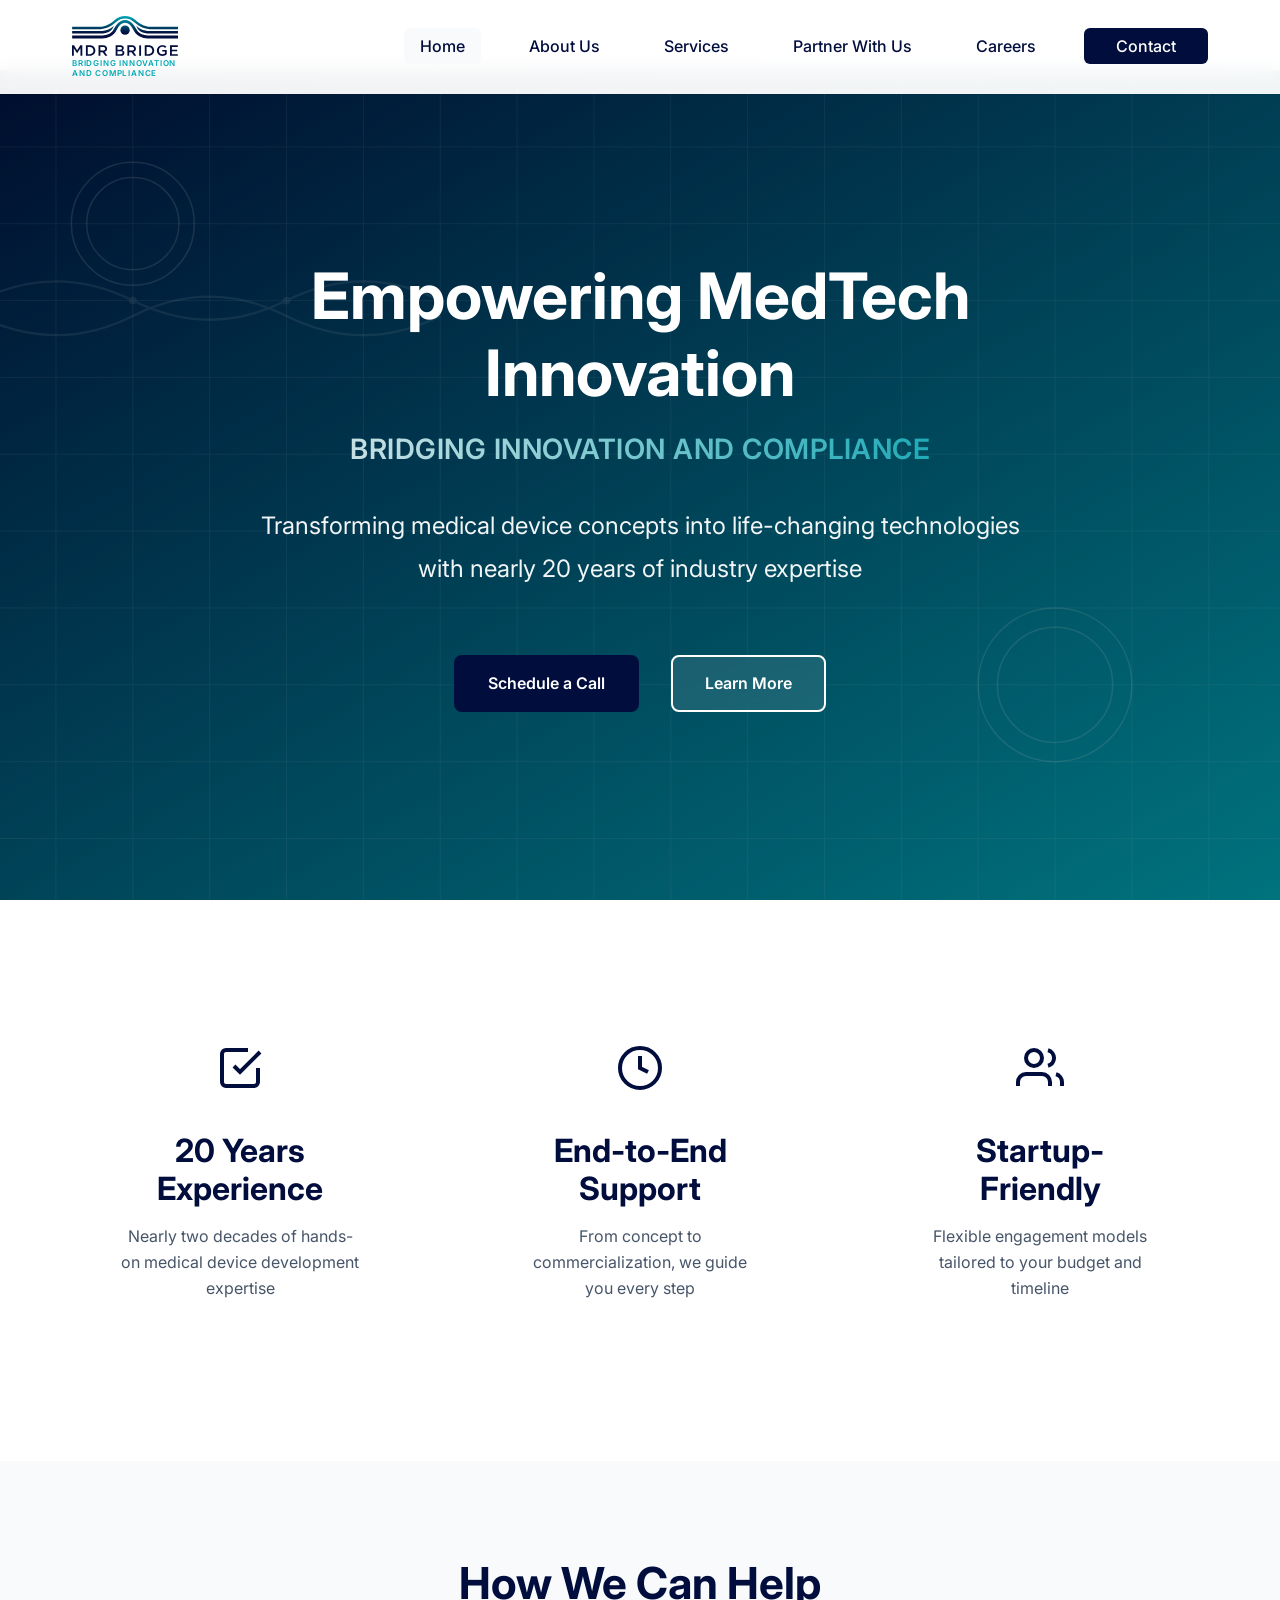
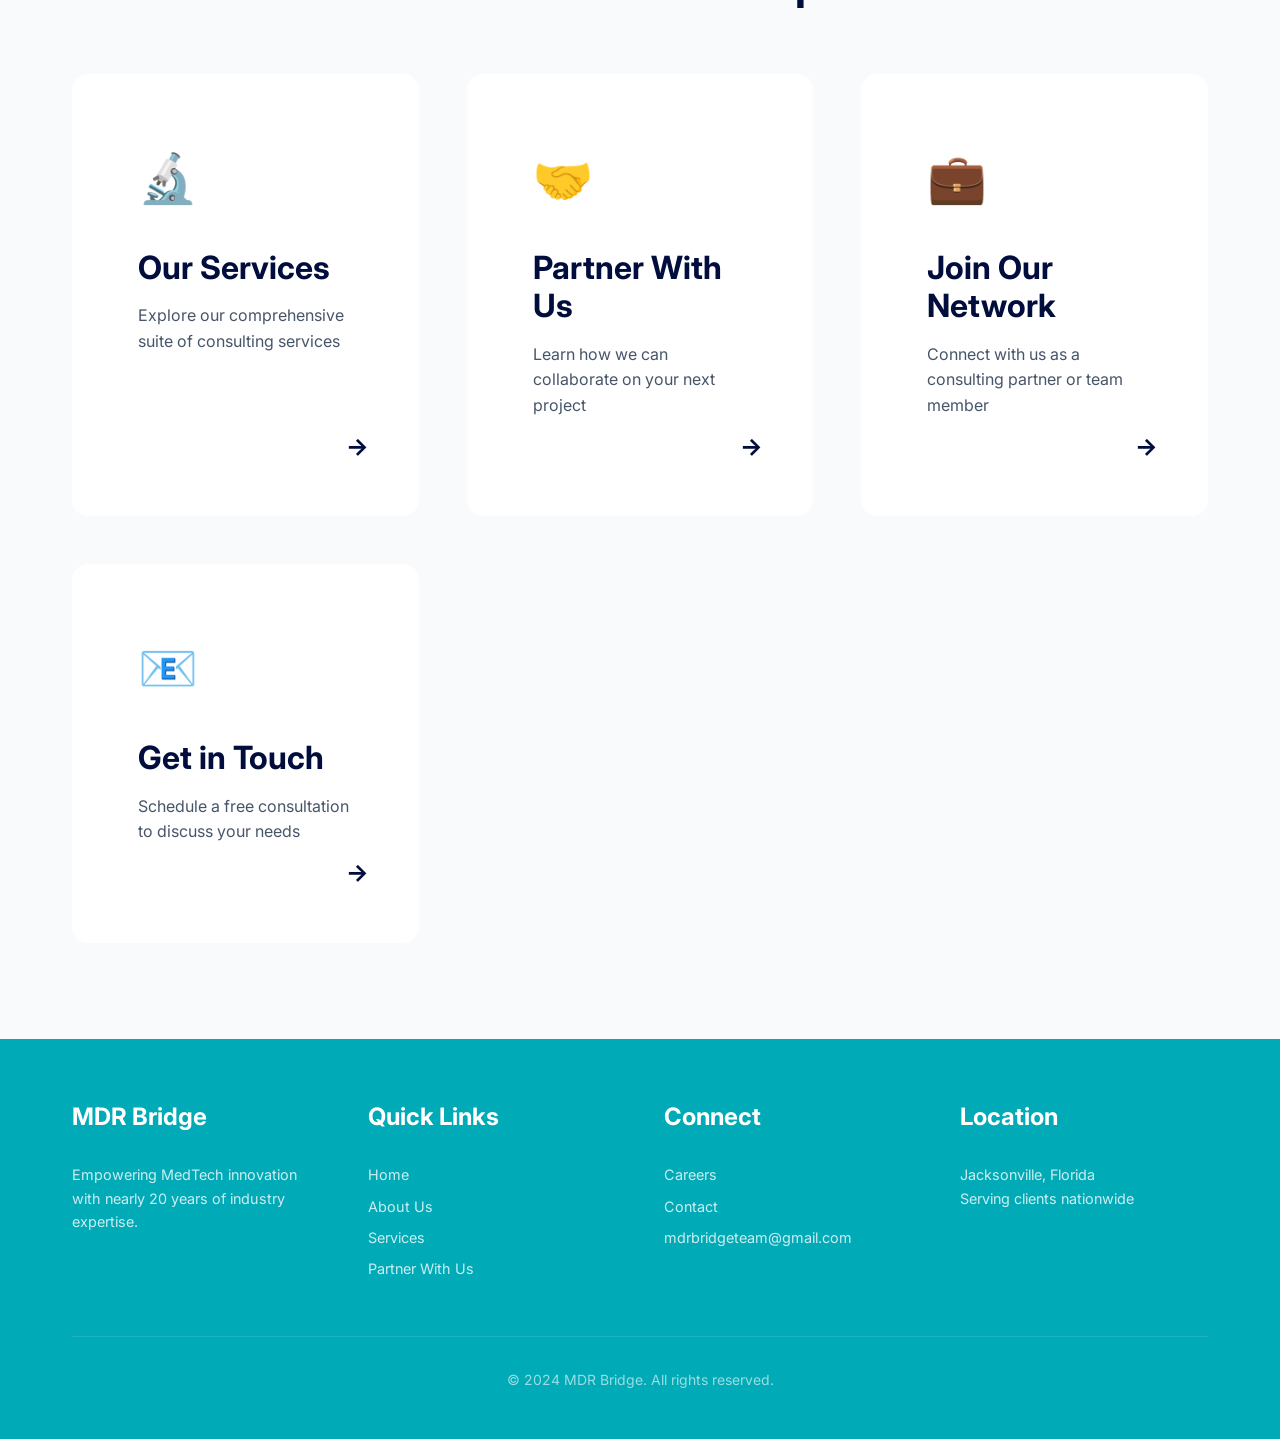
==== commit 33a311f0: "Update tagline to two lines with teal color Changed tagline to display on two lines for better reada" ====
--- a/index.html
+++ b/index.html
@@ -21,7 +21,7 @@
                 <div class="logo">
                     <a href="index.html">
                         <img src="logo.svg" alt="MDR Bridge Logo">
-                        <span class="logo-tagline">Bridging Innovation and Compliance</span>
+                        <span class="logo-tagline">Bridging Innovation<br>and Compliance</span>
                     </a>
                 </div>
                 <button class="mobile-menu-toggle" aria-label="Toggle menu">
--- a/styles.css
+++ b/styles.css
@@ -144,21 +144,22 @@
     display: flex;
     flex-direction: column;
     align-items: flex-start;
-    gap: 0.25rem;
+    gap: 0.1rem;
 }
 
 .logo img {
-    height: 45px;
+    height: 40px;
     width: auto;
     display: block;
 }
 
 .logo-tagline {
-    font-size: 0.65rem;
-    font-weight: 500;
+    font-size: 0.5rem;
+    font-weight: 600;
     color: var(--secondary-color);
     text-transform: uppercase;
-    letter-spacing: 0.5px;
+    letter-spacing: 0.8px;
+    line-height: 1.3;
 }
 
 .nav-menu {
@@ -715,6 +716,68 @@
     left: 0;
     color: var(--primary-color);
     font-weight: 700;
+}
+
+.partner-experience {
+    background-color: white;
+    padding: var(--spacing-xl);
+    border-radius: var(--radius-lg);
+    margin-bottom: var(--spacing-xl);
+    border: 2px solid var(--border-color);
+}
+
+.partner-experience h3 {
+    text-align: center;
+    margin-bottom: var(--spacing-sm);
+    font-size: 2rem;
+    color: var(--primary-color);
+}
+
+.experience-intro {
+    text-align: center;
+    margin-bottom: var(--spacing-lg);
+    color: var(--text-secondary);
+    font-size: 1.1rem;
+}
+
+.companies-grid {
+    display: grid;
+    grid-template-columns: repeat(auto-fit, minmax(180px, 1fr));
+    gap: var(--spacing-lg);
+    align-items: center;
+}
+
+.company-logo {
+    display: flex;
+    flex-direction: column;
+    align-items: center;
+    justify-content: center;
+    padding: var(--spacing-md);
+    background-color: var(--bg-gray-light);
+    border-radius: var(--radius-md);
+    transition: var(--transition);
+    min-height: 120px;
+}
+
+.company-logo:hover {
+    transform: translateY(-5px);
+    box-shadow: var(--shadow-md);
+}
+
+.company-logo img {
+    max-width: 120px;
+    max-height: 60px;
+    width: auto;
+    height: auto;
+    object-fit: contain;
+    margin-bottom: var(--spacing-sm);
+}
+
+.company-name {
+    font-size: 0.9rem;
+    font-weight: 600;
+    color: var(--text-primary);
+    text-align: center;
 }
 
 .partner-benefits {
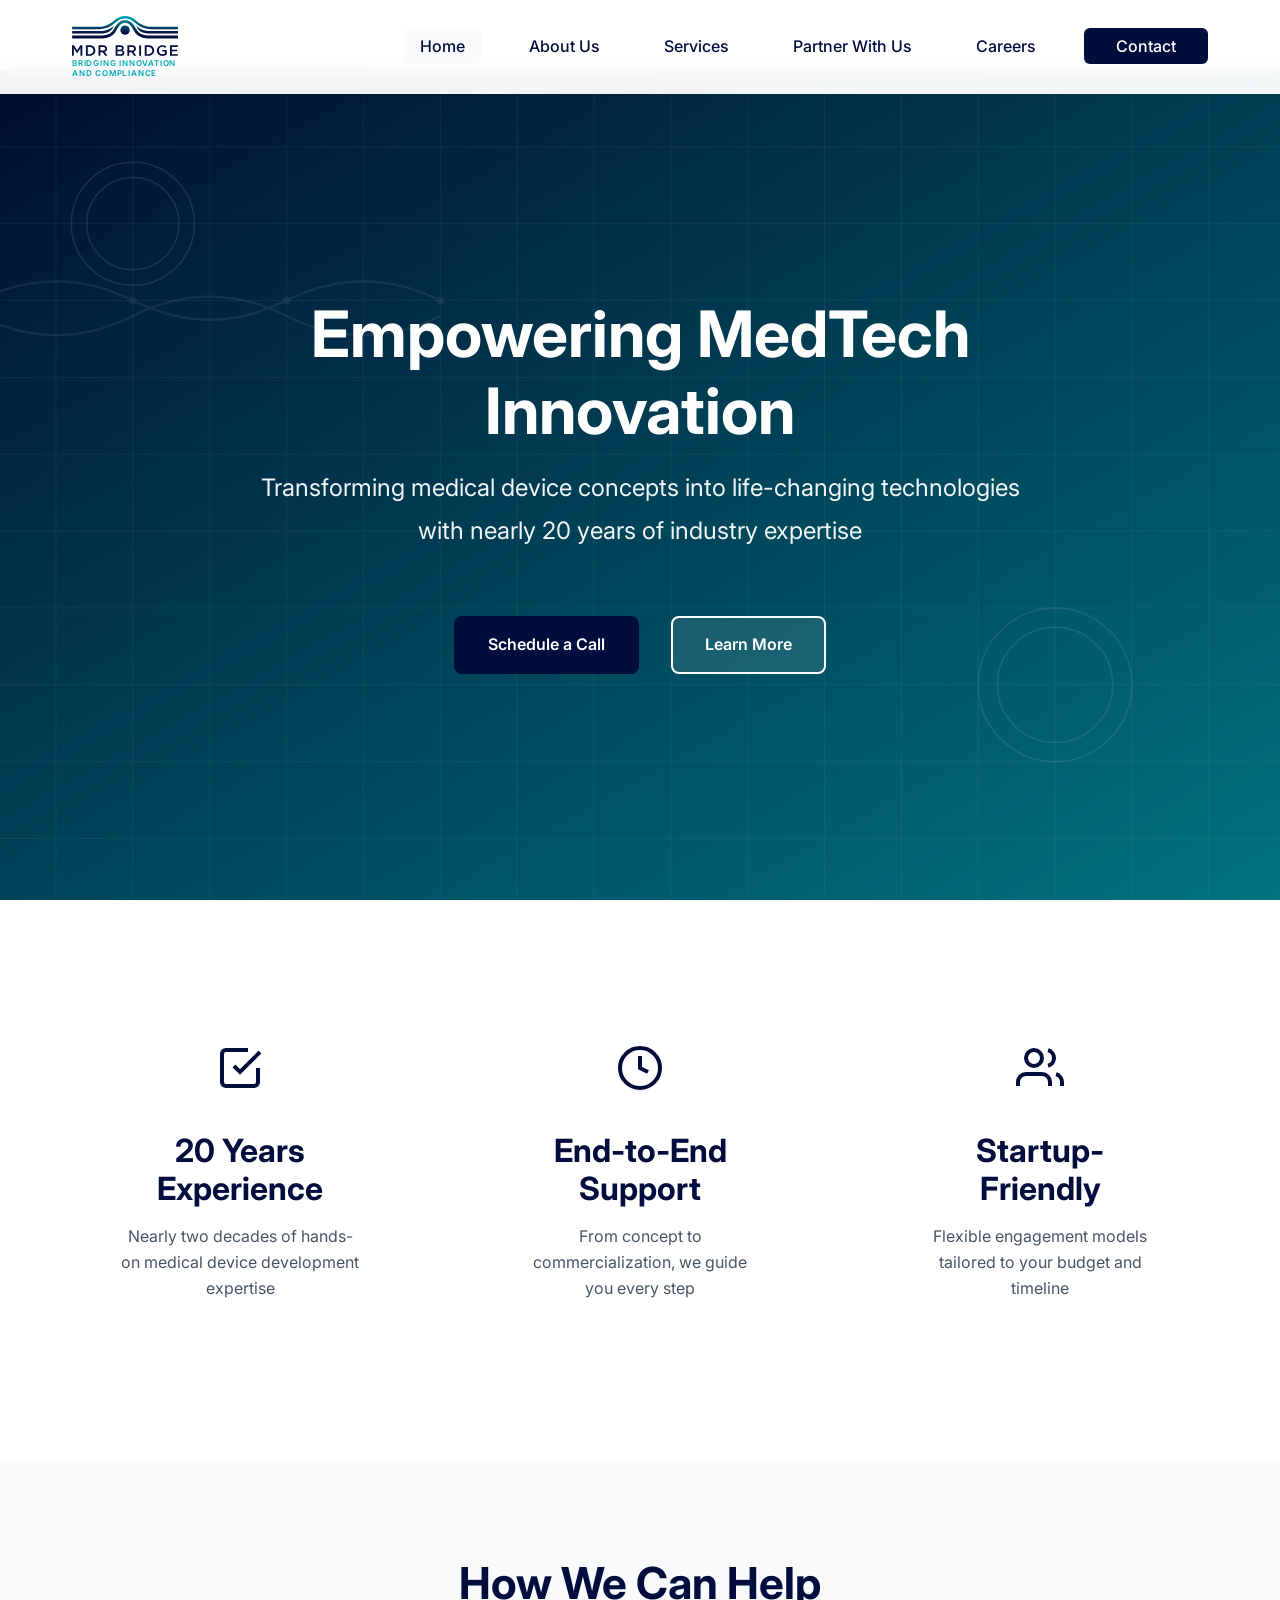
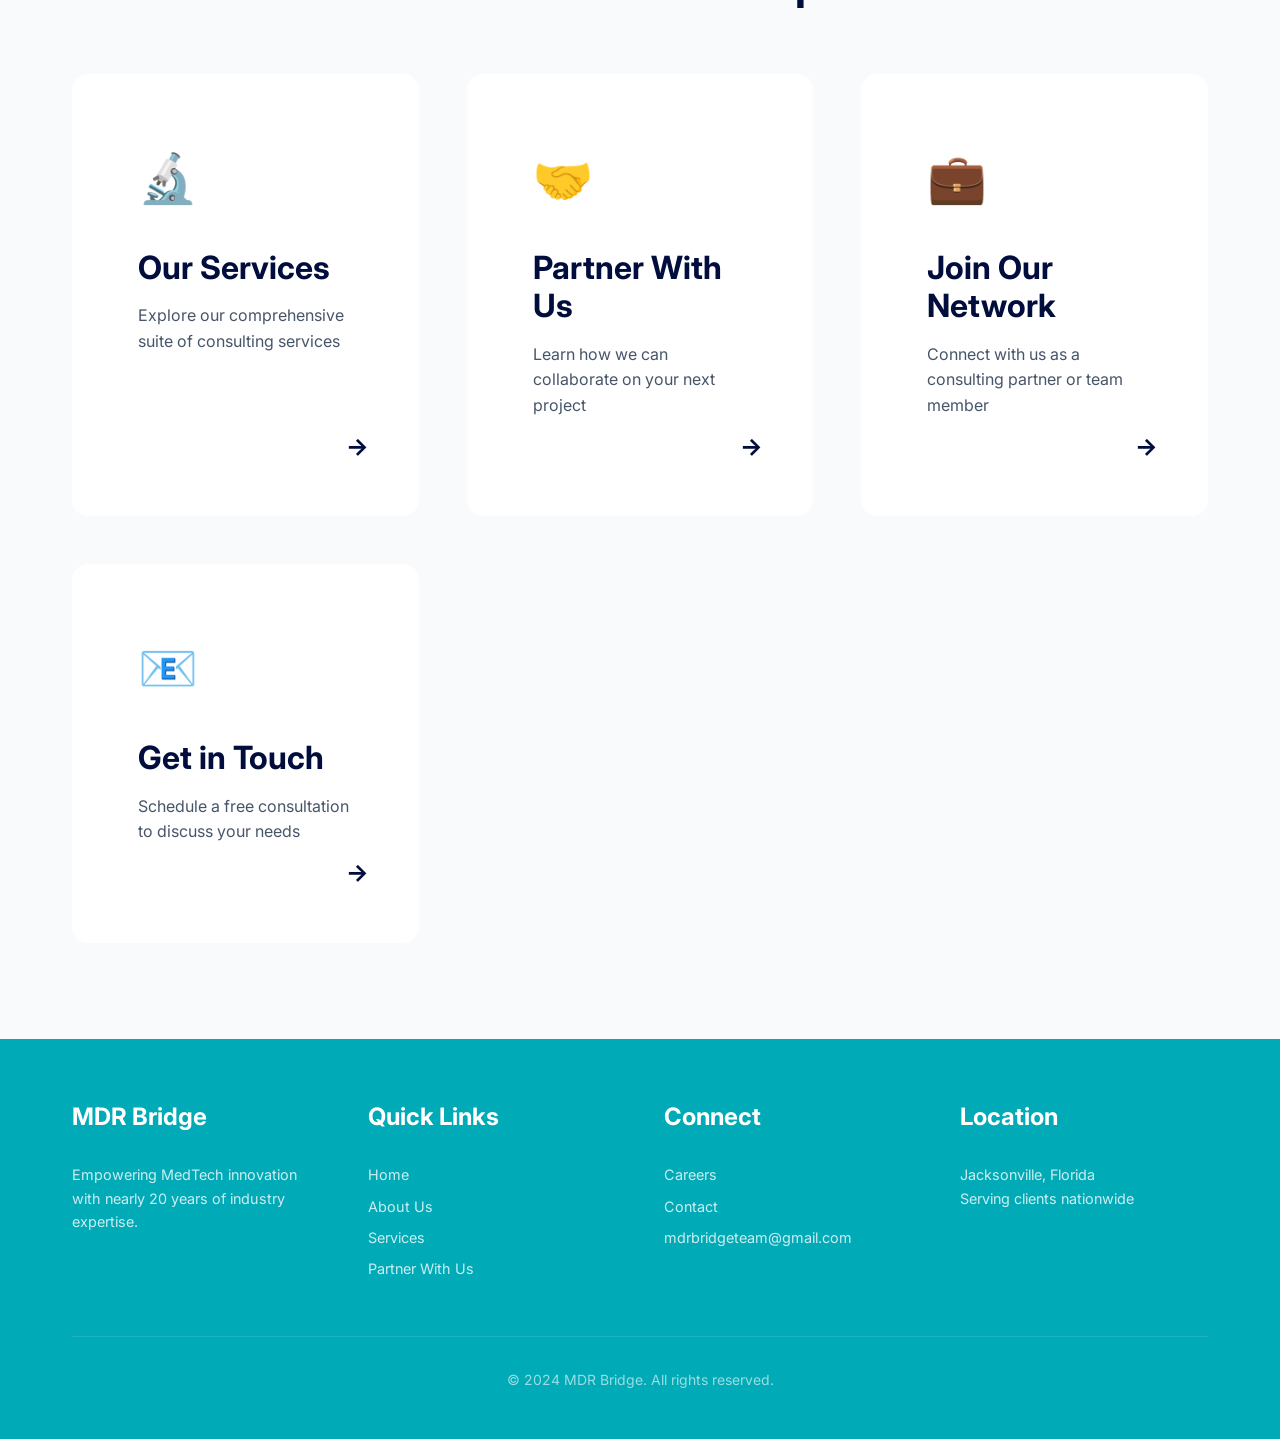
==== commit 936246f9: "Remove tagline from hero section on home page - Removed 'Bridging Innovation and Compliance' tagline" ====
--- a/index.html
+++ b/index.html
@@ -50,7 +50,6 @@
         <div class="container">
             <div class="hero-content-home">
                 <h1>Empowering MedTech Innovation</h1>
-                <p class="tagline">Bridging Innovation and Compliance</p>
                 <p class="hero-subtitle">Transforming medical device concepts into life-changing technologies with nearly 20 years of industry expertise</p>
                 <div class="hero-cta">
                     <a href="" class="btn btn-primary calendly-link" onclick="Calendly.initPopupWidget({url: 'https://calendly.com/mdrbridgeteam'});return false;">Schedule a Call</a>
--- a/styles.css
+++ b/styles.css
@@ -664,6 +664,217 @@
     background-color: var(--bg-white);
 }
 
+.partner-intro-section {
+    max-width: 900px;
+    margin: 0 auto var(--spacing-xxl);
+    text-align: center;
+    padding: var(--spacing-xl);
+    background: linear-gradient(135deg, rgba(0, 13, 61, 0.03), rgba(0, 170, 183, 0.03));
+    border-radius: var(--radius-lg);
+}
+
+.partner-intro-text {
+    font-size: 1.2rem;
+    line-height: 1.8;
+    color: var(--text-primary);
+    margin-bottom: var(--spacing-md);
+}
+
+.partner-intro-text:last-child {
+    margin-bottom: 0;
+}
+
+.why-mdr-bridge {
+    margin-bottom: var(--spacing-xxl);
+}
+
+.why-mdr-bridge h2 {
+    color: var(--primary-color);
+    text-align: center;
+    margin-bottom: var(--spacing-md);
+}
+
+.intro-text {
+    text-align: center;
+    max-width: 900px;
+    margin: 0 auto var(--spacing-md);
+    font-size: 1.1rem;
+    line-height: 1.8;
+}
+
+.why-mdr-bridge h3 {
+    color: var(--primary-color);
+    text-align: center;
+    margin-top: var(--spacing-xl);
+    margin-bottom: var(--spacing-lg);
+    font-size: 1.75rem;
+}
+
+.value-cards {
+    display: grid;
+    grid-template-columns: repeat(auto-fit, minmax(280px, 1fr));
+    gap: var(--spacing-lg);
+    margin-top: var(--spacing-xl);
+}
+
+.value-card {
+    background: white;
+    padding: var(--spacing-lg);
+    border-radius: var(--radius-lg);
+    box-shadow: var(--shadow-md);
+    transition: var(--transition);
+    border-left: 4px solid var(--secondary-color);
+}
+
+.value-card:hover {
+    transform: translateY(-5px);
+    box-shadow: var(--shadow-xl);
+}
+
+.value-card h4 {
+    color: var(--primary-color);
+    margin-bottom: var(--spacing-sm);
+    font-size: 1.25rem;
+}
+
+.value-card p {
+    color: var(--text-secondary);
+    line-height: 1.7;
+    margin-bottom: 0;
+}
+
+.partnership-model {
+    margin-bottom: var(--spacing-xxl);
+    padding: var(--spacing-xl) 0;
+    background-color: var(--bg-gray-light);
+}
+
+.partnership-model h2 {
+    color: var(--primary-color);
+    text-align: center;
+    margin-bottom: var(--spacing-sm);
+}
+
+.model-intro {
+    text-align: center;
+    color: var(--text-secondary);
+    margin-bottom: var(--spacing-xl);
+    font-size: 1.1rem;
+}
+
+.model-cards {
+    display: grid;
+    grid-template-columns: repeat(auto-fit, minmax(260px, 1fr));
+    gap: var(--spacing-lg);
+    max-width: 1200px;
+    margin: 0 auto;
+    padding: 0 var(--spacing-md);
+}
+
+.model-card {
+    background: white;
+    padding: var(--spacing-xl);
+    border-radius: var(--radius-lg);
+    box-shadow: var(--shadow-md);
+    transition: var(--transition);
+    display: flex;
+    flex-direction: column;
+    gap: var(--spacing-md);
+    border-top: 5px solid var(--primary-color);
+}
+
+.model-card:hover {
+    transform: translateY(-8px);
+    box-shadow: var(--shadow-xl);
+}
+
+.model-badge {
+    font-size: 1.25rem;
+    font-weight: 700;
+    color: var(--primary-color);
+    margin-bottom: var(--spacing-xs);
+}
+
+.model-best-for {
+    color: var(--text-secondary);
+    line-height: 1.6;
+    flex-grow: 1;
+    margin-bottom: var(--spacing-sm);
+}
+
+.model-engagement {
+    padding: var(--spacing-sm) var(--spacing-md);
+    background: linear-gradient(135deg, var(--primary-color), var(--secondary-color));
+    color: white;
+    border-radius: var(--radius-md);
+    font-weight: 600;
+    text-align: center;
+    font-size: 0.9rem;
+}
+
+.collaboration-process {
+    background-color: var(--bg-gray-light);
+    padding: var(--spacing-xl);
+    border-radius: var(--radius-lg);
+    margin-bottom: var(--spacing-xl);
+}
+
+.collaboration-process h2 {
+    color: var(--primary-color);
+    text-align: center;
+    margin-bottom: var(--spacing-xl);
+}
+
+.process-steps {
+    display: grid;
+    grid-template-columns: repeat(auto-fit, minmax(250px, 1fr));
+    gap: var(--spacing-lg);
+}
+
+.process-step {
+    background-color: white;
+    padding: var(--spacing-lg);
+    border-radius: var(--radius-lg);
+    text-align: center;
+    position: relative;
+    transition: var(--transition);
+}
+
+.process-step:hover {
+    transform: translateY(-5px);
+    box-shadow: var(--shadow-lg);
+}
+
+.step-number {
+    width: 50px;
+    height: 50px;
+    border-radius: 50%;
+    background: linear-gradient(135deg, var(--primary-color), var(--secondary-color));
+    color: white;
+    display: flex;
+    align-items: center;
+    justify-content: center;
+    font-size: 1.5rem;
+    font-weight: 700;
+    margin: 0 auto var(--spacing-md);
+}
+
+.process-step h4 {
+    color: var(--primary-color);
+    margin-bottom: var(--spacing-sm);
+}
+
+.process-step p {
+    color: var(--text-secondary);
+    font-size: 0.95rem;
+}
+
+.partner-services h2 {
+    color: var(--primary-color);
+    text-align: center;
+    margin-bottom: var(--spacing-xl);
+}
+
 .partner-intro {
     max-width: 800px;
     margin: 0 auto var(--spacing-xl);
@@ -778,6 +989,10 @@
     font-weight: 600;
     color: var(--text-primary);
     text-align: center;
+}
+
+.abbott-logo img {
+    filter: brightness(0.3) sepia(1) hue-rotate(180deg) saturate(5);
 }
 
 .partner-benefits {
@@ -1225,6 +1440,22 @@
     .form-row {
         grid-template-columns: 1fr;
     }
+
+    .value-cards {
+        grid-template-columns: 1fr;
+    }
+
+    .model-cards {
+        grid-template-columns: 1fr;
+    }
+
+    .process-steps {
+        grid-template-columns: 1fr;
+    }
+
+    .companies-grid {
+        grid-template-columns: repeat(auto-fit, minmax(150px, 1fr));
+    }
 }
 
 @media (max-width: 480px) {
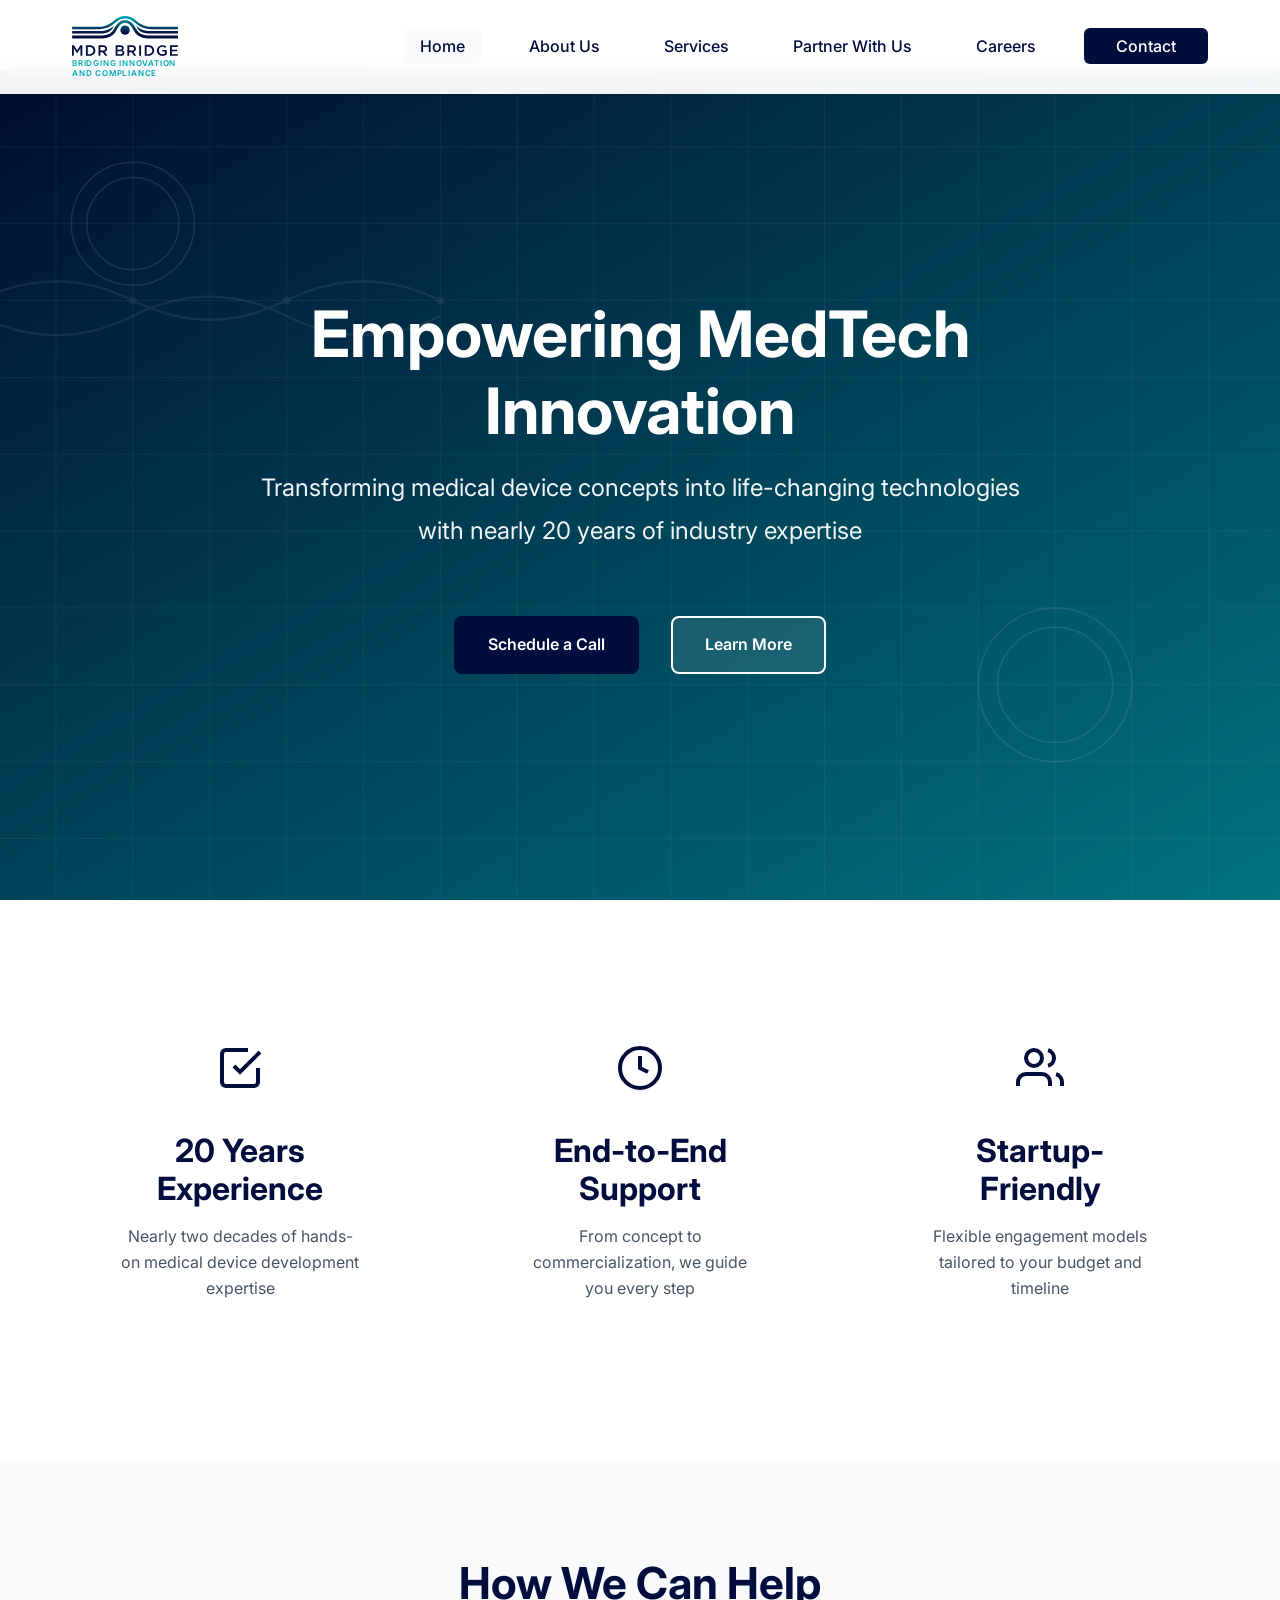
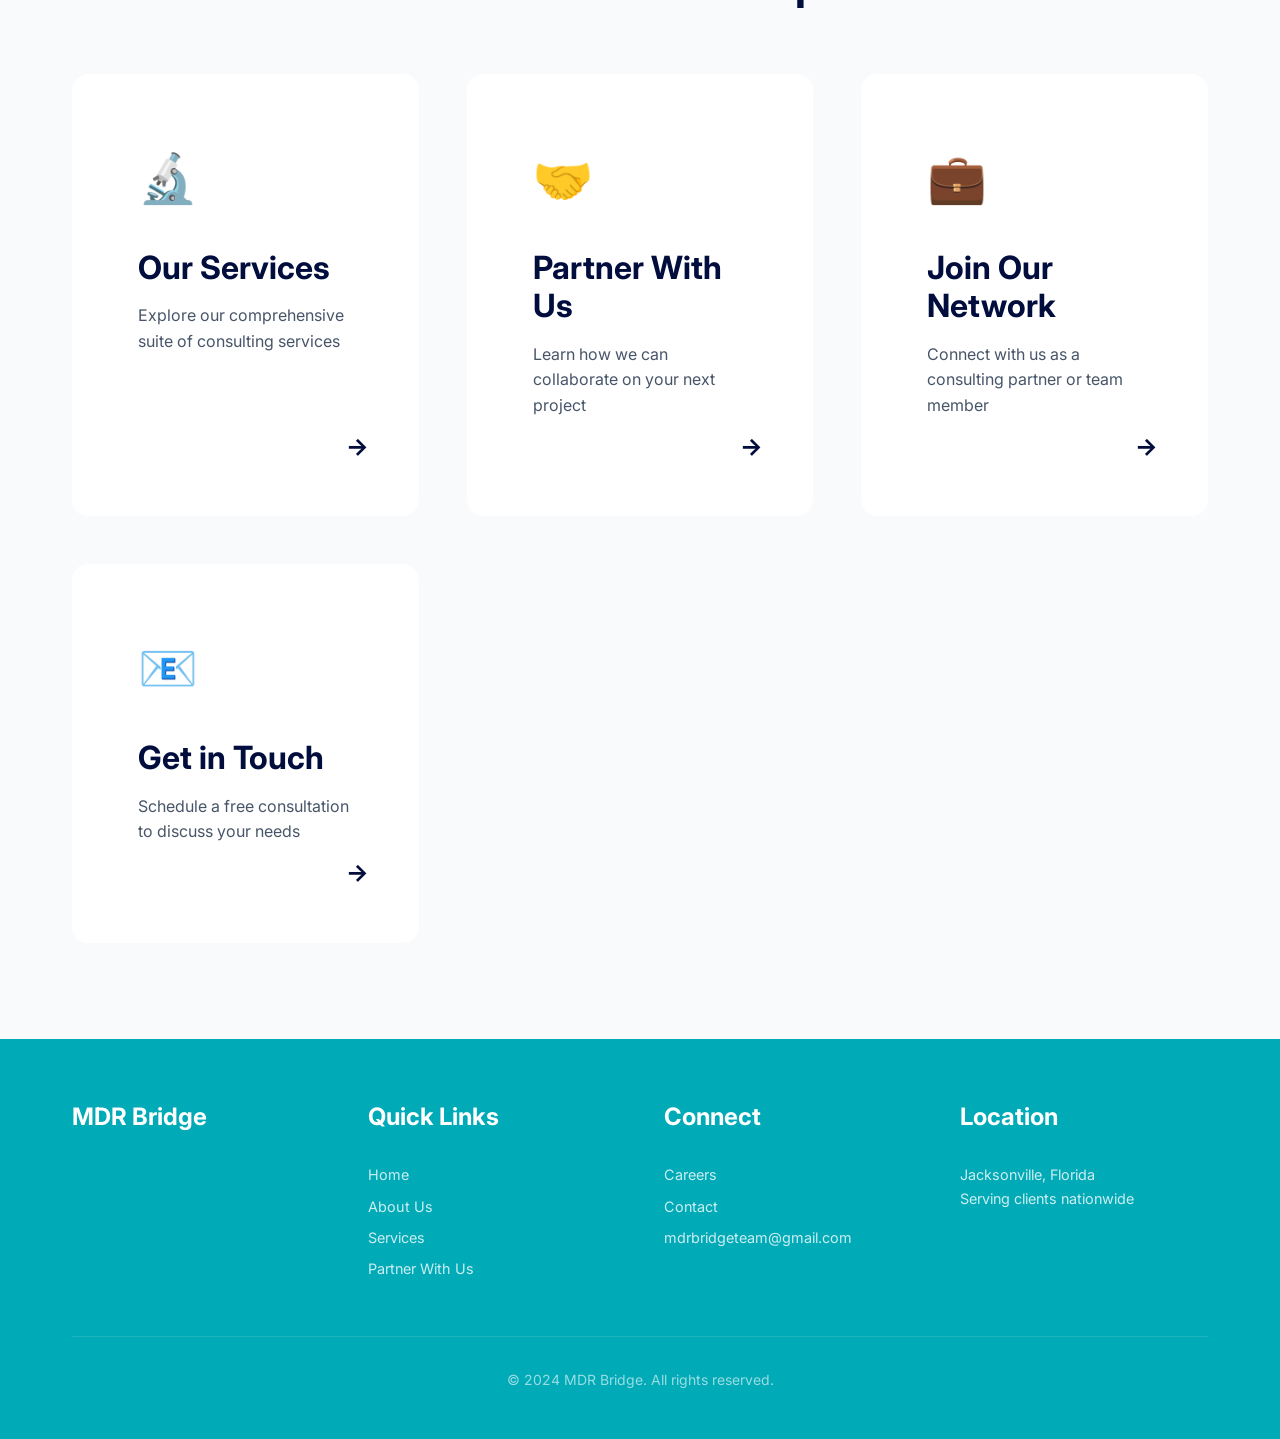
==== commit 5212ac6b: "Update footer and About Us page - Removed description text from footer MDR Bridge section across all" ====
--- a/index.html
+++ b/index.html
@@ -138,7 +138,6 @@
             <div class="footer-content">
                 <div class="footer-section">
                     <h4>MDR Bridge</h4>
-                    <p>Empowering MedTech innovation with nearly 20 years of industry expertise.</p>
                 </div>
                 <div class="footer-section">
                     <h4>Quick Links</h4>
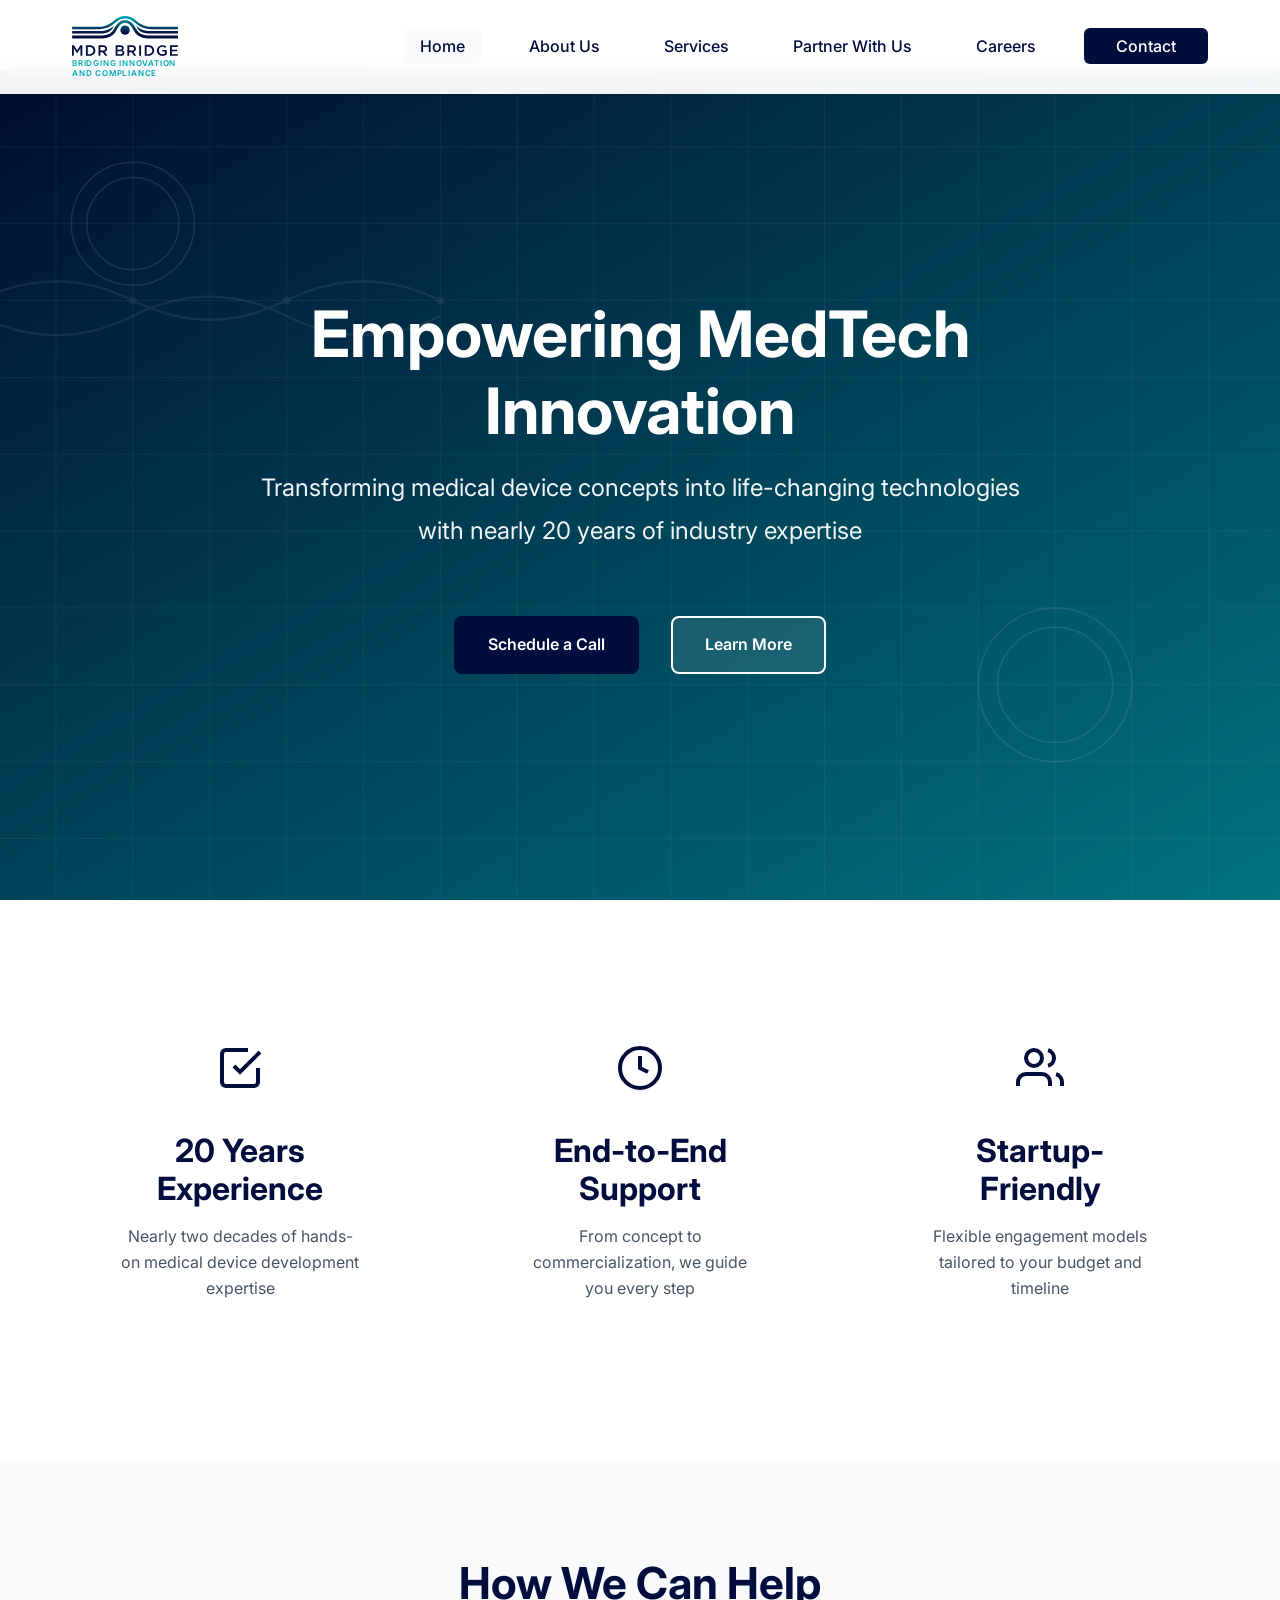
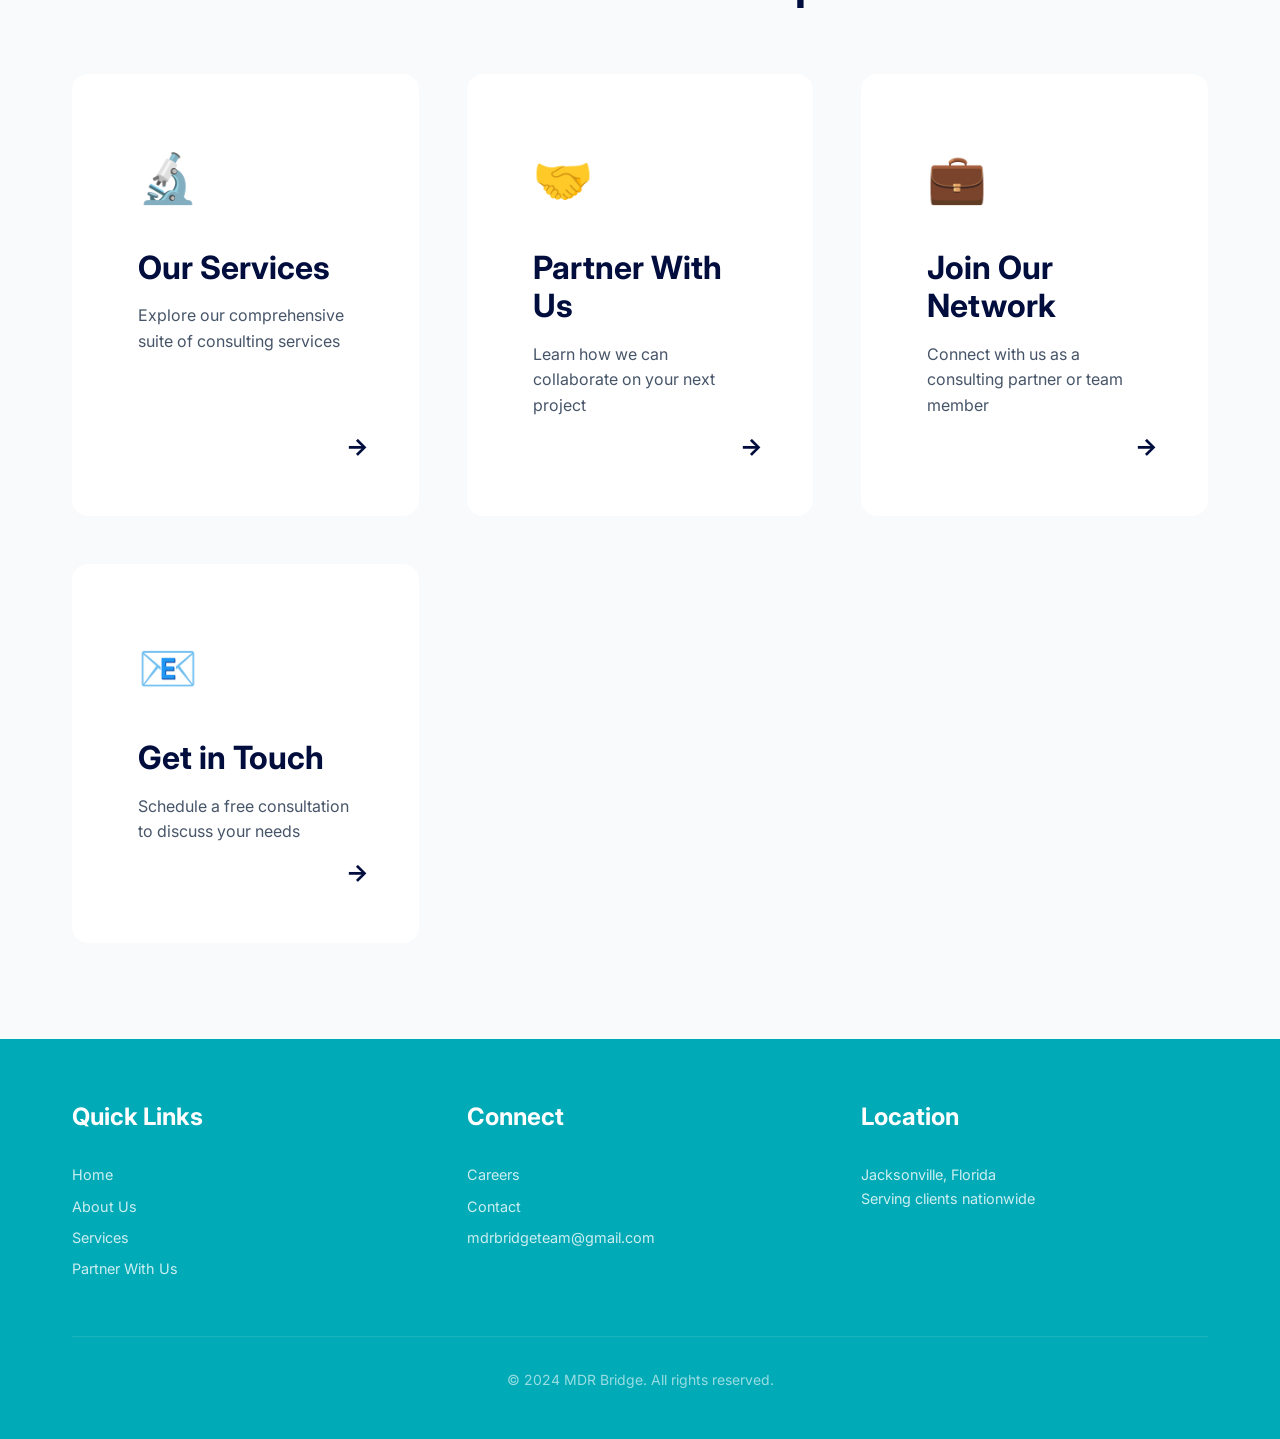
==== commit 4eeb333d: "Remove MDR Bridge section from footer - Removed empty MDR Bridge heading from footer across all page" ====
--- a/index.html
+++ b/index.html
@@ -137,9 +137,6 @@
         <div class="container">
             <div class="footer-content">
                 <div class="footer-section">
-                    <h4>MDR Bridge</h4>
-                </div>
-                <div class="footer-section">
                     <h4>Quick Links</h4>
                     <ul>
                         <li><a href="index.html">Home</a></li>
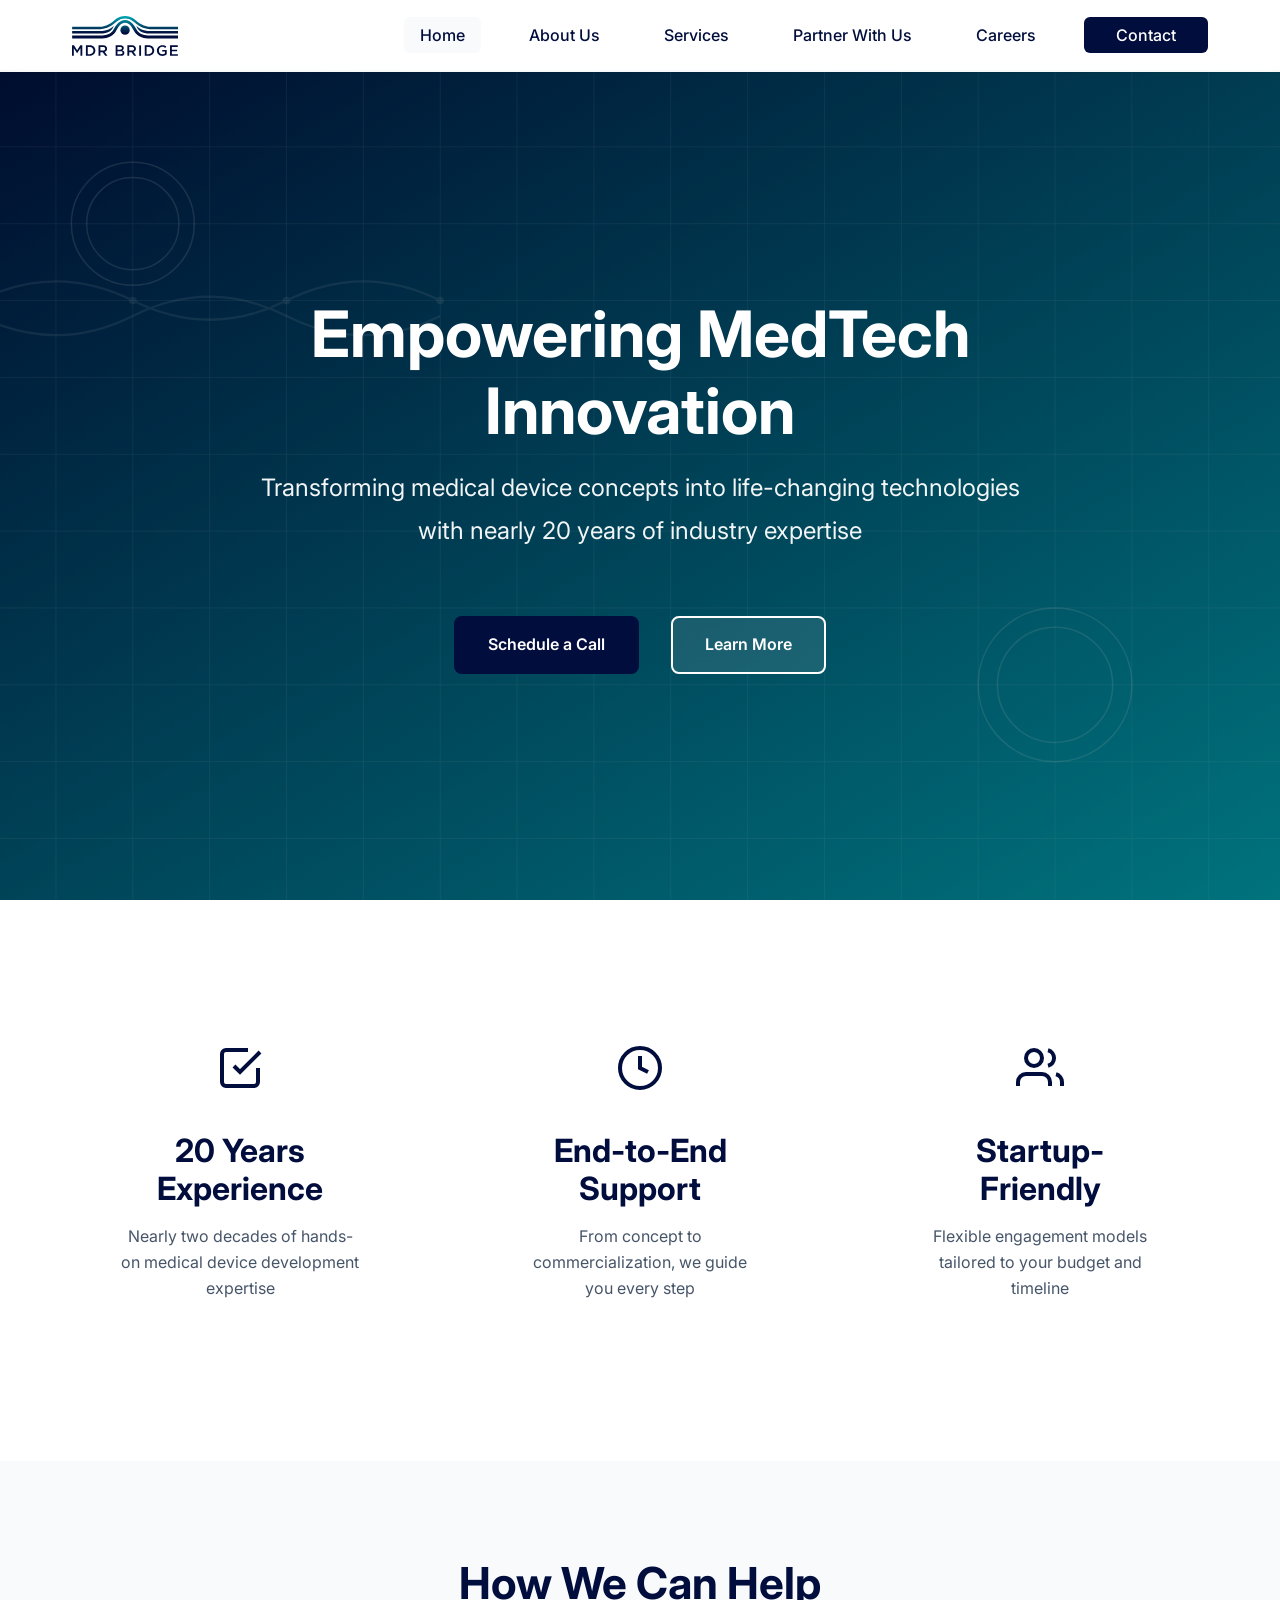
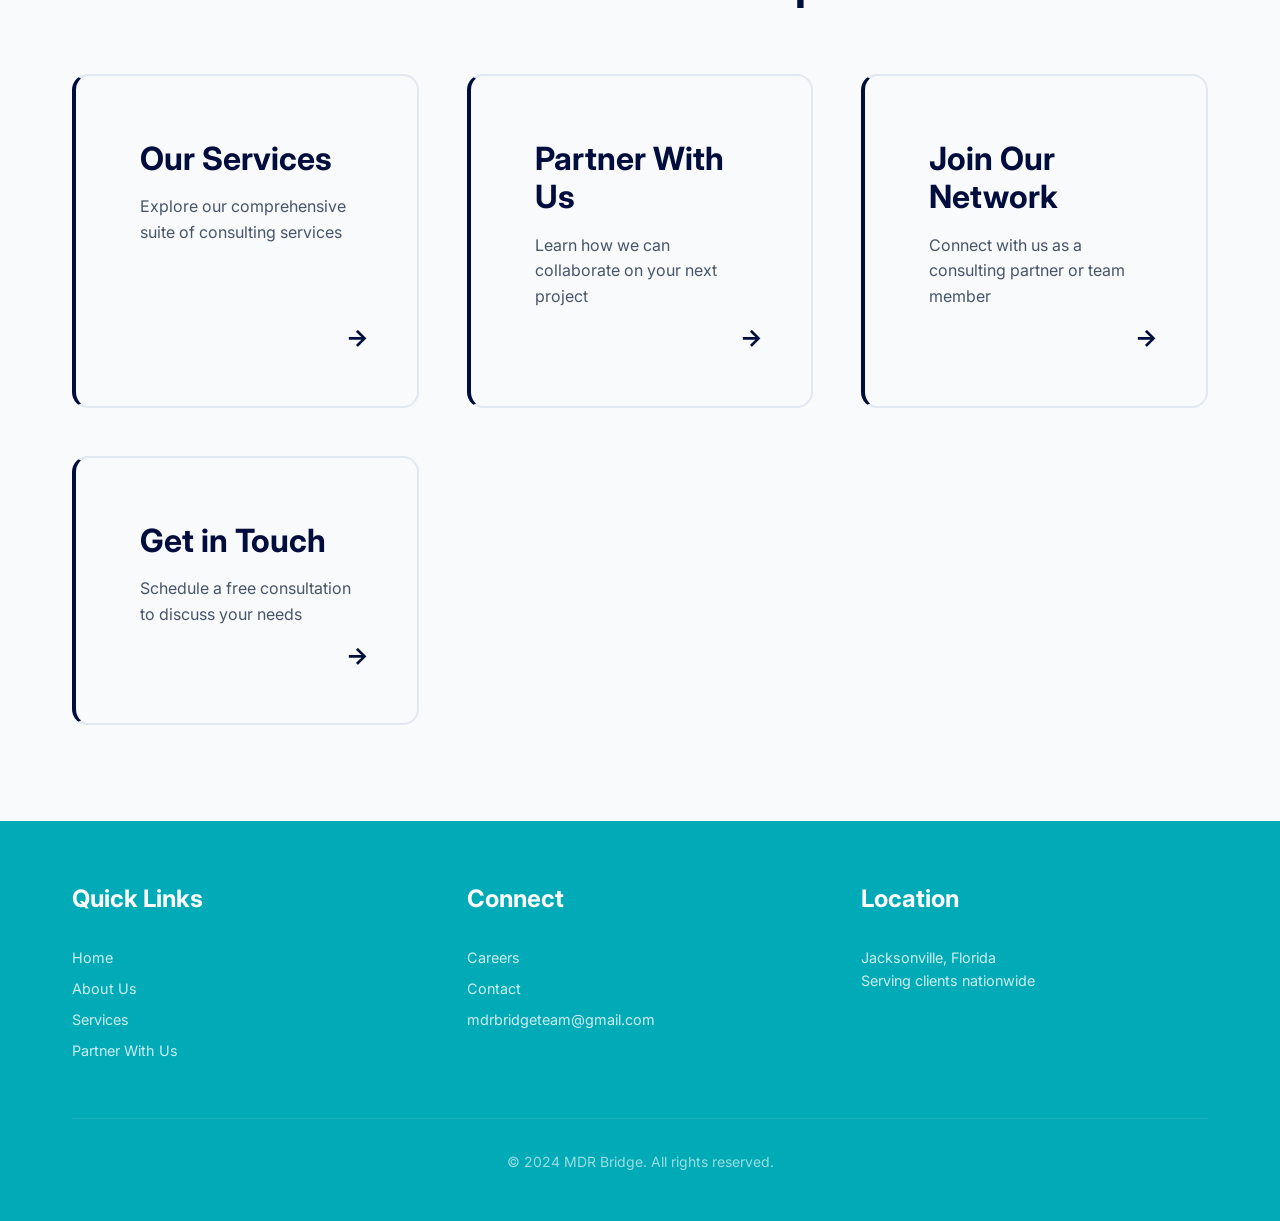
==== commit 3b2a0241: "Update branding and content across all pages - Remove logo tagline "Bridging Innovation and Complian" ====
--- a/index.html
+++ b/index.html
@@ -21,7 +21,6 @@
                 <div class="logo">
                     <a href="index.html">
                         <img src="logo.svg" alt="MDR Bridge Logo">
-                        <span class="logo-tagline">Bridging Innovation<br>and Compliance</span>
                     </a>
                 </div>
                 <button class="mobile-menu-toggle" aria-label="Toggle menu">
@@ -105,25 +104,21 @@
             <h2>How We Can Help</h2>
             <div class="links-grid">
                 <a href="services.html" class="link-card">
-                    <div class="link-icon">🔬</div>
                     <h3>Our Services</h3>
                     <p>Explore our comprehensive suite of consulting services</p>
                     <span class="link-arrow">→</span>
                 </a>
                 <a href="partner.html" class="link-card">
-                    <div class="link-icon">🤝</div>
                     <h3>Partner With Us</h3>
                     <p>Learn how we can collaborate on your next project</p>
                     <span class="link-arrow">→</span>
                 </a>
                 <a href="careers.html" class="link-card">
-                    <div class="link-icon">💼</div>
                     <h3>Join Our Network</h3>
                     <p>Connect with us as a consulting partner or team member</p>
                     <span class="link-arrow">→</span>
                 </a>
                 <a href="contact.html" class="link-card">
-                    <div class="link-icon">📧</div>
                     <h3>Get in Touch</h3>
                     <p>Schedule a free consultation to discuss your needs</p>
                     <span class="link-arrow">→</span>
--- a/styles.css
+++ b/styles.css
@@ -527,22 +527,19 @@
 }
 
 .offering-item {
-    background-color: white;
+    background-color: var(--bg-gray-light);
     padding: var(--spacing-lg);
     border-radius: var(--radius-lg);
     border: 2px solid var(--border-color);
-    text-align: center;
+    border-left: 4px solid var(--primary-color);
+    text-align: left;
     transition: var(--transition);
 }
 
 .offering-item:hover {
-    border-color: var(--primary-color);
+    border-left-color: var(--accent-color);
     box-shadow: var(--shadow-md);
-}
-
-.offering-item .icon {
-    font-size: 3rem;
-    margin-bottom: var(--spacing-sm);
+    transform: translateY(-2px);
 }
 
 .offering-item h4 {
@@ -1582,29 +1579,25 @@
 }
 
 .link-card {
-    background-color: white;
+    background-color: var(--bg-gray-light);
     padding: var(--spacing-xl);
     border-radius: var(--radius-lg);
     text-decoration: none;
     display: block;
     position: relative;
     transition: var(--transition);
-    border: 2px solid transparent;
+    border: 2px solid var(--border-color);
+    border-left: 4px solid var(--primary-color);
 }
 
 .link-card:hover {
-    transform: translateY(-5px);
-    box-shadow: var(--shadow-xl);
-    border-color: var(--primary-color);
-}
-
-.link-icon {
-    font-size: 3rem;
-    margin-bottom: var(--spacing-md);
+    transform: translateY(-2px);
+    box-shadow: var(--shadow-md);
+    border-left-color: var(--accent-color);
 }
 
 .link-card h3 {
-    color: var(--text-primary);
+    color: var(--primary-color);
     margin-bottom: var(--spacing-sm);
 }
 
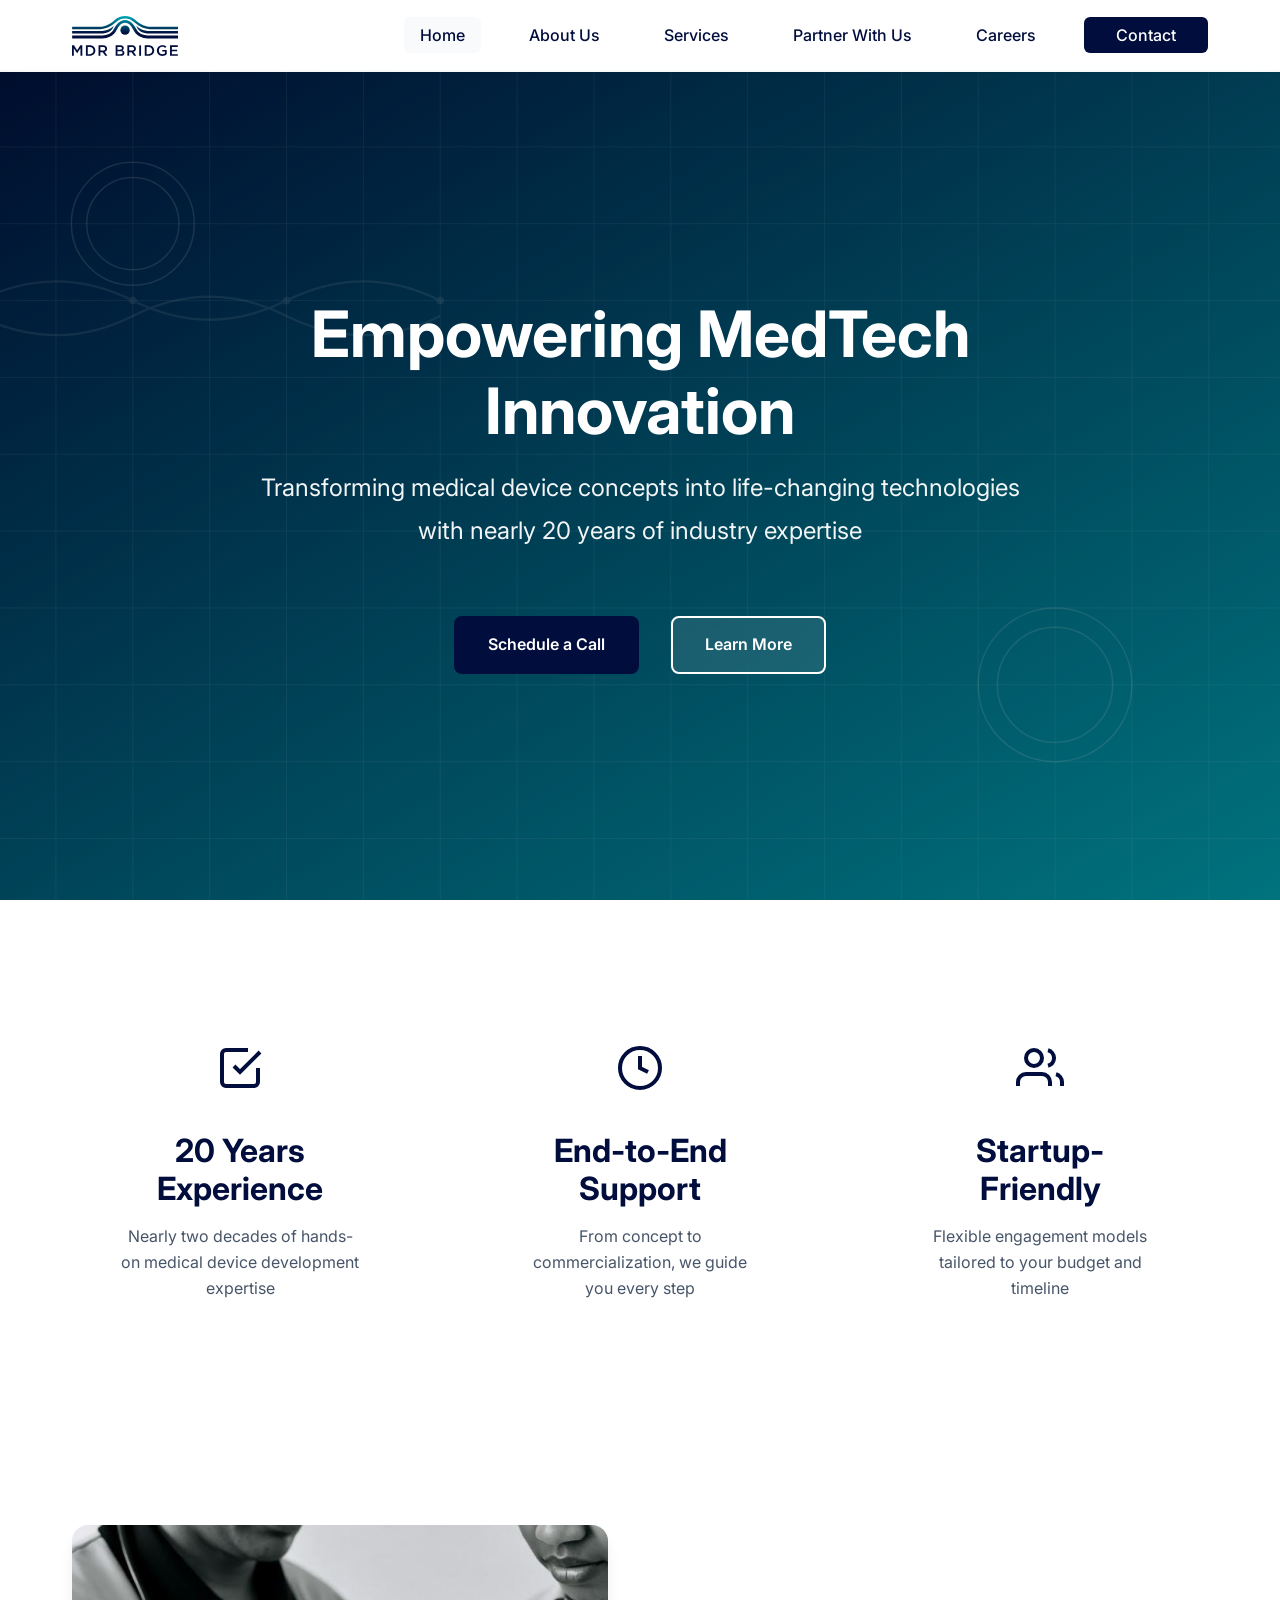
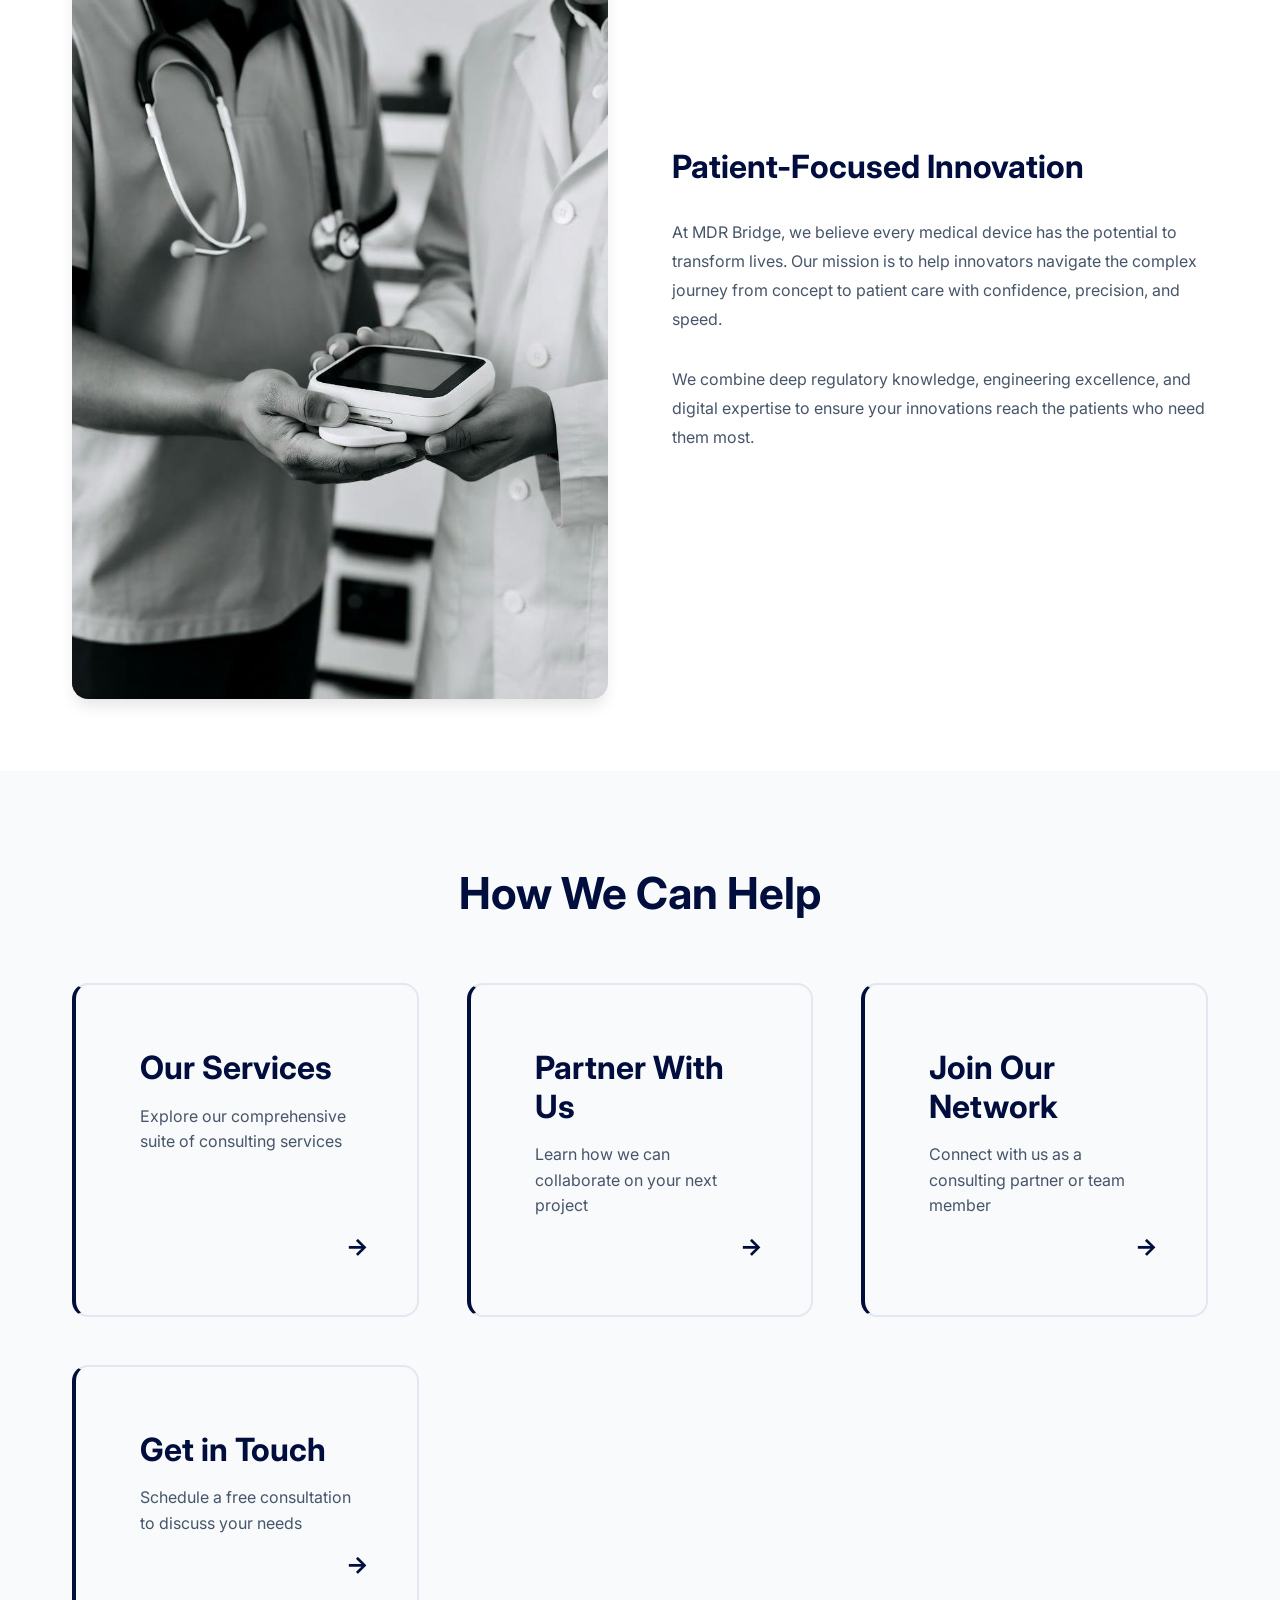
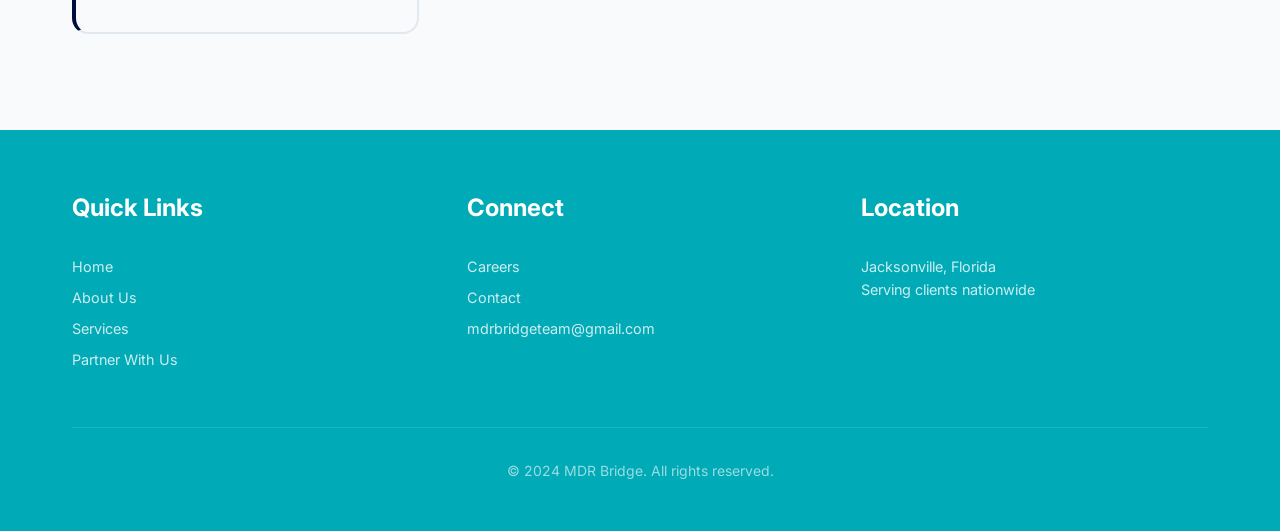
==== commit a32f8c4a: "Add professional medical device images across website - Add medical dashboard image to Services page" ====
--- a/index.html
+++ b/index.html
@@ -98,6 +98,22 @@
         </div>
     </section>
 
+    <!-- Mission Section -->
+    <section class="mission-section">
+        <div class="container">
+            <div class="mission-content">
+                <div class="mission-image">
+                    <img src="healthcare-professionals.jpg" alt="Healthcare professionals collaborating on medical device innovation">
+                </div>
+                <div class="mission-text">
+                    <h2>Patient-Focused Innovation</h2>
+                    <p>At MDR Bridge, we believe every medical device has the potential to transform lives. Our mission is to help innovators navigate the complex journey from concept to patient care with confidence, precision, and speed.</p>
+                    <p>We combine deep regulatory knowledge, engineering excellence, and digital expertise to ensure your innovations reach the patients who need them most.</p>
+                </div>
+            </div>
+        </div>
+    </section>
+
     <!-- Quick Links Section -->
     <section class="quick-links">
         <div class="container">
--- a/styles.css
+++ b/styles.css
@@ -1619,3 +1619,74 @@
 .link-card:hover .link-arrow {
     transform: translateX(5px);
 }
+
+/* ========================================
+   Image Sections
+   ======================================== */
+
+/* Service page image */
+.service-image {
+    width: 100%;
+    max-width: 600px;
+    height: auto;
+    border-radius: var(--radius-lg);
+    margin: var(--spacing-lg) auto;
+    display: block;
+    box-shadow: var(--shadow-md);
+}
+
+/* About page section image */
+.section-image {
+    width: 100%;
+    max-width: 700px;
+    height: auto;
+    border-radius: var(--radius-lg);
+    margin: var(--spacing-lg) auto var(--spacing-xl);
+    display: block;
+    box-shadow: var(--shadow-md);
+}
+
+/* Home page mission section */
+.mission-section {
+    padding: var(--spacing-xl) 0;
+    background-color: white;
+}
+
+.mission-content {
+    display: grid;
+    grid-template-columns: 1fr 1fr;
+    gap: var(--spacing-xl);
+    align-items: center;
+}
+
+.mission-image img {
+    width: 100%;
+    height: auto;
+    border-radius: var(--radius-lg);
+    box-shadow: var(--shadow-lg);
+}
+
+.mission-text h2 {
+    color: var(--primary-color);
+    margin-bottom: var(--spacing-md);
+    font-size: 2rem;
+}
+
+.mission-text p {
+    color: var(--text-secondary);
+    line-height: 1.8;
+    margin-bottom: var(--spacing-md);
+}
+
+/* Responsive adjustments */
+@media (max-width: 768px) {
+    .mission-content {
+        grid-template-columns: 1fr;
+        gap: var(--spacing-lg);
+    }
+
+    .service-image,
+    .section-image {
+        max-width: 100%;
+    }
+}
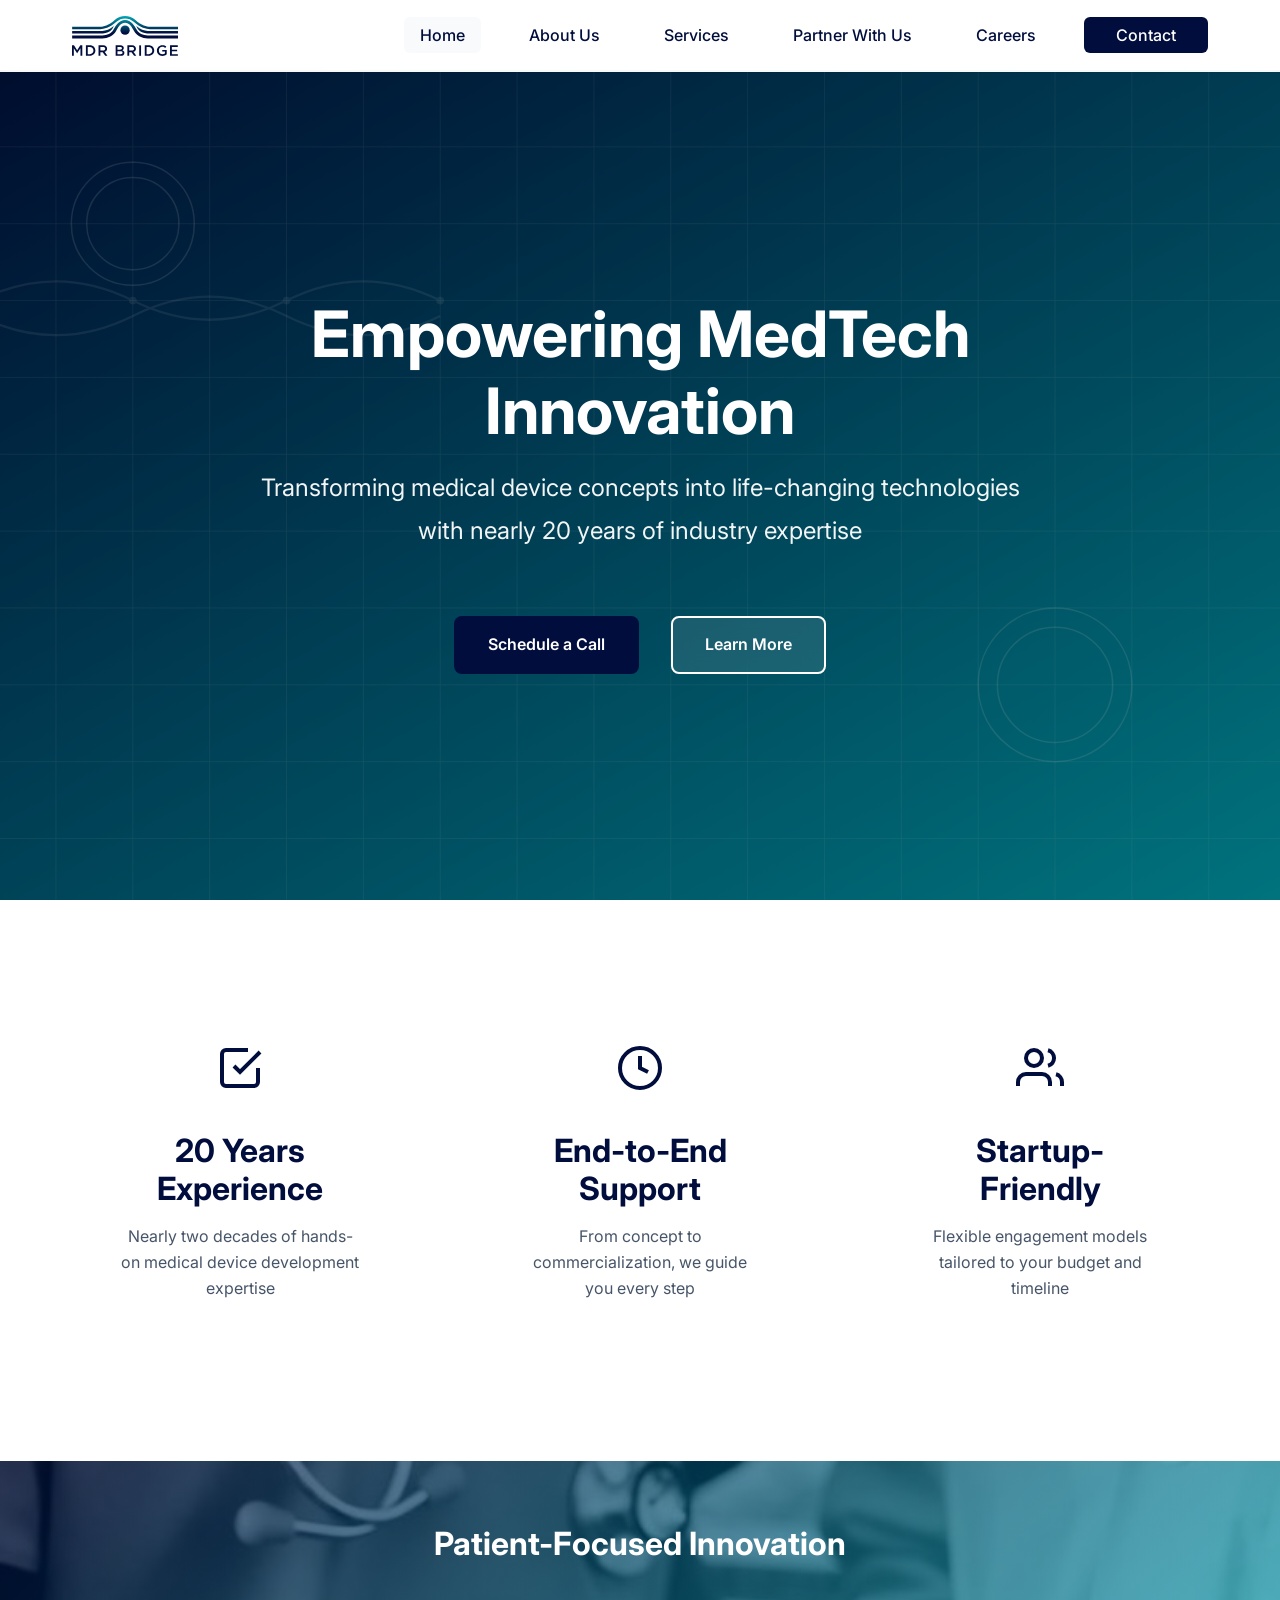
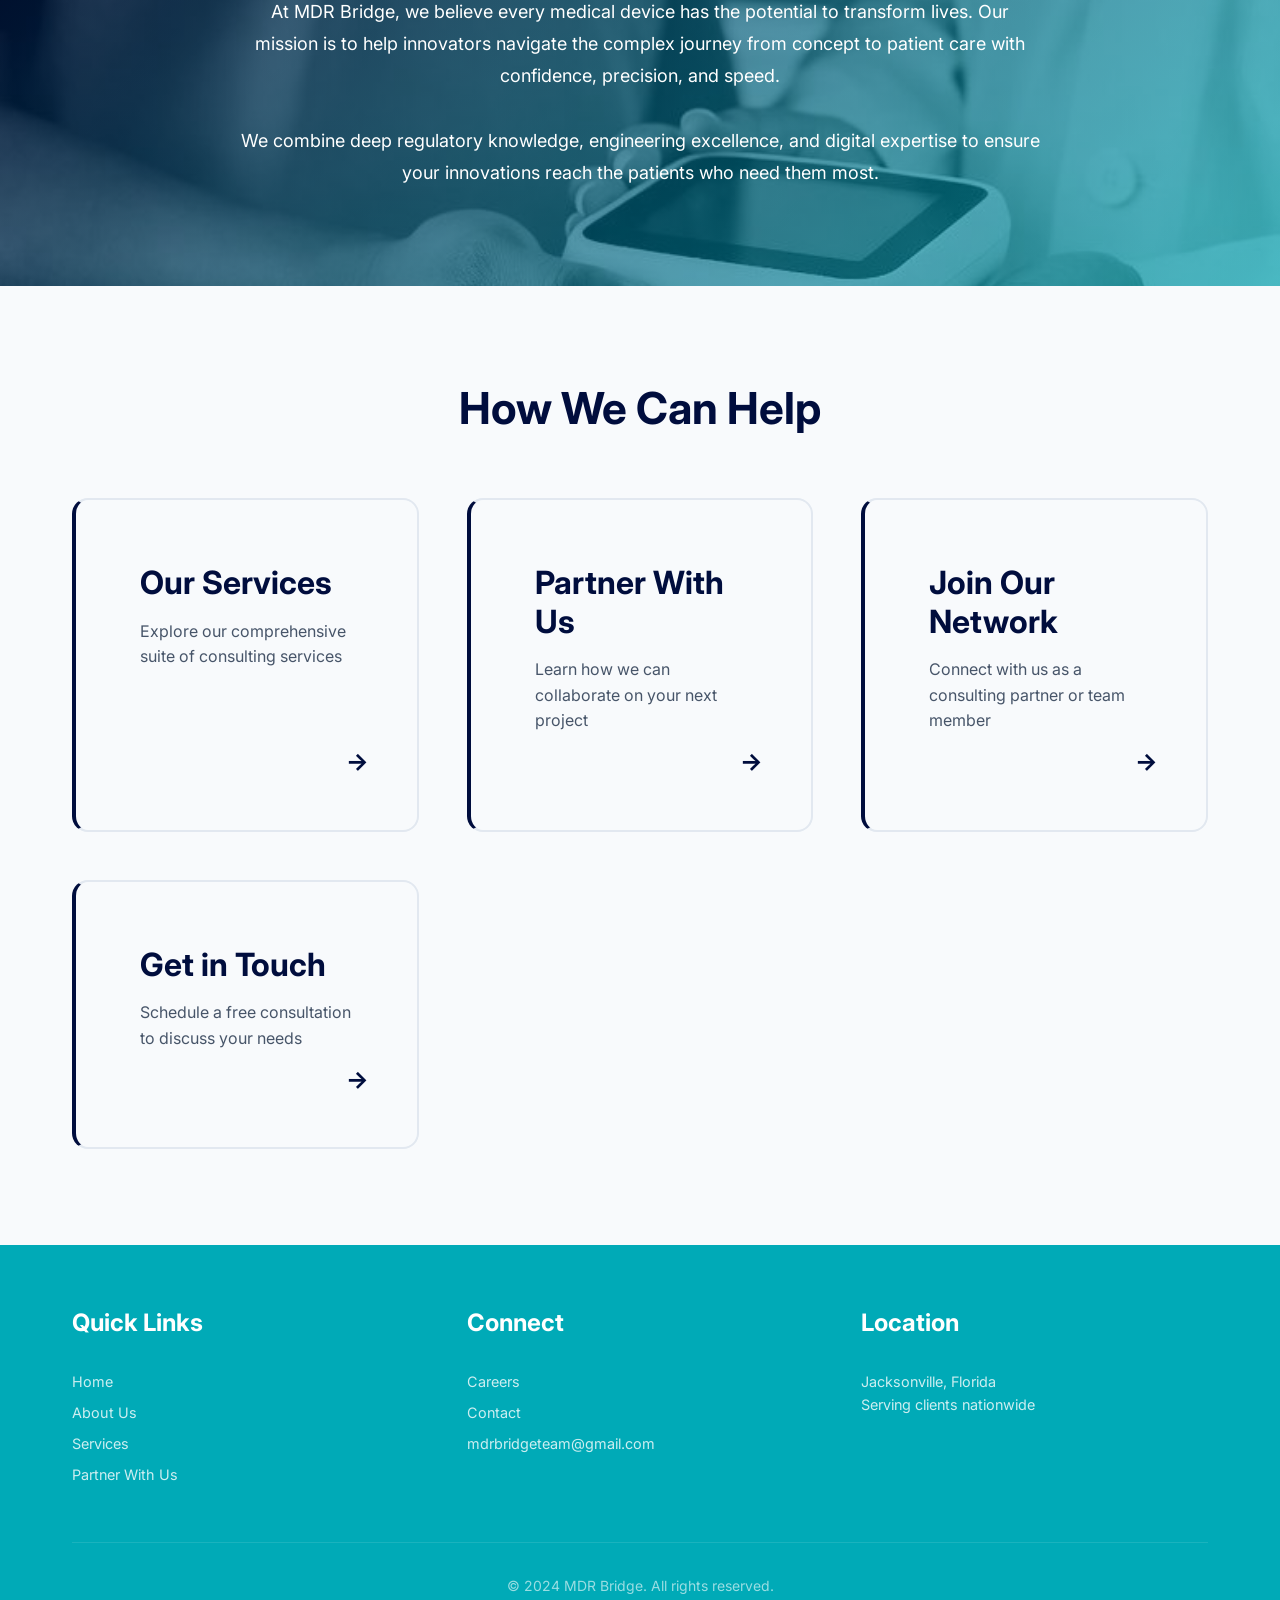
==== commit 72c5d651: "Update partnership position and convert mission section to background - Adjust partnership handshake" ====
--- a/index.html
+++ b/index.html
@@ -100,16 +100,12 @@
 
     <!-- Mission Section -->
     <section class="mission-section">
+        <div class="mission-overlay"></div>
         <div class="container">
             <div class="mission-content">
-                <div class="mission-image">
-                    <img src="healthcare-professionals.jpg" alt="Healthcare professionals collaborating on medical device innovation">
-                </div>
-                <div class="mission-text">
-                    <h2>Patient-Focused Innovation</h2>
-                    <p>At MDR Bridge, we believe every medical device has the potential to transform lives. Our mission is to help innovators navigate the complex journey from concept to patient care with confidence, precision, and speed.</p>
-                    <p>We combine deep regulatory knowledge, engineering excellence, and digital expertise to ensure your innovations reach the patients who need them most.</p>
-                </div>
+                <h2>Patient-Focused Innovation</h2>
+                <p>At MDR Bridge, we believe every medical device has the potential to transform lives. Our mission is to help innovators navigate the complex journey from concept to patient care with confidence, precision, and speed.</p>
+                <p>We combine deep regulatory knowledge, engineering excellence, and digital expertise to ensure your innovations reach the patients who need them most.</p>
             </div>
         </div>
     </section>
--- a/styles.css
+++ b/styles.css
@@ -294,6 +294,41 @@
     margin-bottom: 0;
 }
 
+/* Page header with background images */
+.page-header-about {
+    background: linear-gradient(135deg, rgba(0, 13, 61, 0.5) 0%, rgba(0, 170, 183, 0.5) 100%),
+                url('medical-device-component.jpg') center center / cover no-repeat;
+    min-height: 350px;
+    display: flex;
+    align-items: center;
+}
+
+.page-header-services {
+    background: linear-gradient(135deg, rgba(0, 13, 61, 0.5) 0%, rgba(0, 170, 183, 0.5) 100%),
+                url('medical-dashboard.jpg') center center / cover no-repeat;
+    min-height: 350px;
+    display: flex;
+    align-items: center;
+}
+
+.page-header-partner {
+    background: linear-gradient(135deg, rgba(0, 13, 61, 0.5) 0%, rgba(0, 170, 183, 0.5) 100%),
+                url('partnership-handshake.jpg') center 45% / cover no-repeat;
+    min-height: 350px;
+    display: flex;
+    align-items: center;
+}
+
+.page-header-overlay {
+    position: absolute;
+    top: 0;
+    left: 0;
+    right: 0;
+    bottom: 0;
+    background: linear-gradient(135deg, rgba(0, 13, 61, 0.3) 0%, rgba(0, 170, 183, 0.3) 100%);
+    z-index: 0;
+}
+
 /* ========================================
    Hero Section - Home Page
    ======================================== */
@@ -1649,33 +1684,43 @@
 /* Home page mission section */
 .mission-section {
     padding: var(--spacing-xl) 0;
-    background-color: white;
+    background: linear-gradient(135deg, rgba(0, 13, 61, 0.5) 0%, rgba(0, 170, 183, 0.5) 100%),
+                url('healthcare-professionals.jpg') center center / cover no-repeat;
+    position: relative;
+    min-height: 400px;
+    display: flex;
+    align-items: center;
+}
+
+.mission-overlay {
+    position: absolute;
+    top: 0;
+    left: 0;
+    right: 0;
+    bottom: 0;
+    background: linear-gradient(135deg, rgba(0, 13, 61, 0.3) 0%, rgba(0, 170, 183, 0.3) 100%);
+    z-index: 0;
 }
 
 .mission-content {
-    display: grid;
-    grid-template-columns: 1fr 1fr;
-    gap: var(--spacing-xl);
-    align-items: center;
-}
-
-.mission-image img {
-    width: 100%;
-    height: auto;
-    border-radius: var(--radius-lg);
-    box-shadow: var(--shadow-lg);
-}
-
-.mission-text h2 {
-    color: var(--primary-color);
+    position: relative;
+    z-index: 1;
+    max-width: 800px;
+    text-align: center;
+    margin: 0 auto;
+}
+
+.mission-content h2 {
+    color: white;
     margin-bottom: var(--spacing-md);
     font-size: 2rem;
 }
 
-.mission-text p {
-    color: var(--text-secondary);
+.mission-content p {
+    color: white;
     line-height: 1.8;
     margin-bottom: var(--spacing-md);
+    font-size: 1.125rem;
 }
 
 /* Responsive adjustments */
